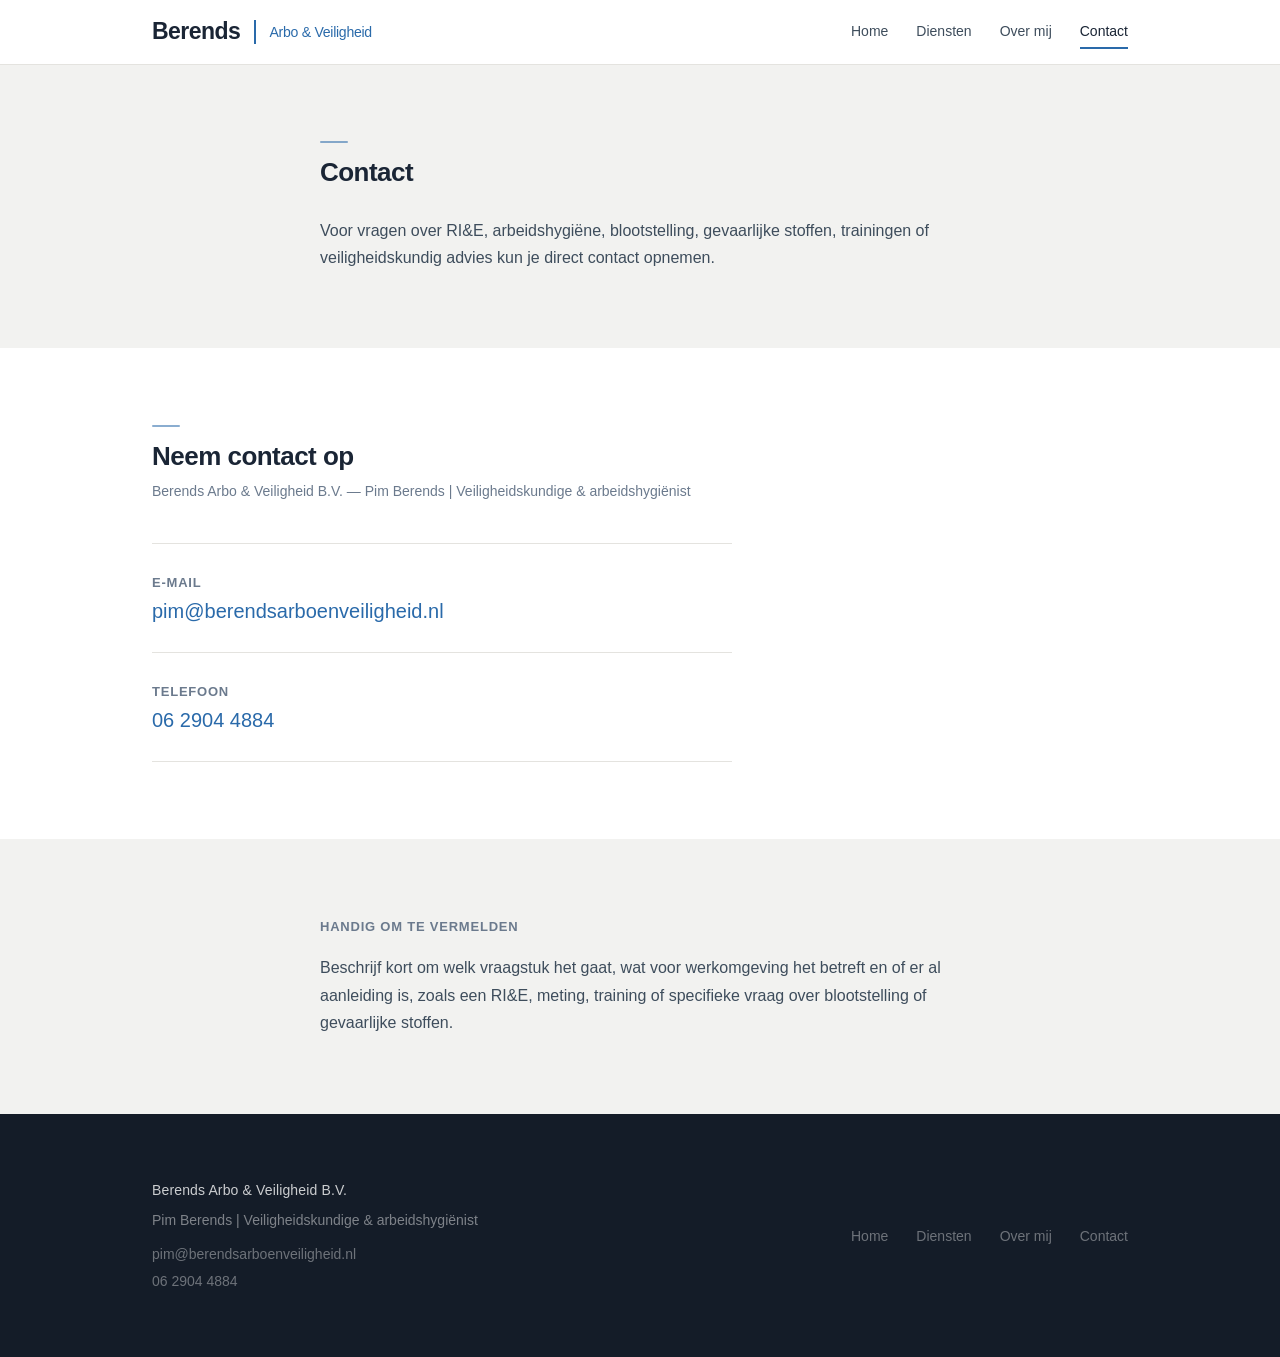
==== contact.html @ 1391fb97 "Fix mobile hero image height regression" ====
<!DOCTYPE html>
<html lang="nl">
<head>
  <meta charset="UTF-8" />
  <meta name="viewport" content="width=device-width, initial-scale=1.0" />
  <title>Contact | Berends Arbo &amp; Veiligheid</title>
  <meta name="description" content="Neem contact op met Berends Arbo &amp; Veiligheid voor vragen over RI&amp;E, arbeidshygiëne, blootstelling, gevaarlijke stoffen, trainingen of veiligheidskundig advies." />
  <link rel="stylesheet" href="css/style.css" />
</head>
<body>

  <!-- Header -->
  <header class="site-header" id="site-header">
    <div class="container">
      <div class="header-inner">
        <a href="index.html" class="brand">
          <span class="brand__main">Berends</span>
          <span class="brand__divider" aria-hidden="true"></span>
          <span class="brand__sub">Arbo &amp; Veiligheid</span>
        </a>
        <button
          class="nav-toggle"
          id="nav-toggle"
          aria-label="Menu openen"
          aria-expanded="false"
          aria-controls="main-nav"
        >
          <span class="nav-toggle__bar"></span>
          <span class="nav-toggle__bar"></span>
          <span class="nav-toggle__bar"></span>
        </button>
        <nav class="main-nav" id="main-nav" aria-label="Hoofdnavigatie">
          <ul>
            <li><a href="index.html"     class="nav-link">Home</a></li>
            <li><a href="diensten.html"  class="nav-link">Diensten</a></li>
            <li><a href="over-mij.html"  class="nav-link">Over mij</a></li>
            <li><a href="contact.html"   class="nav-link active" aria-current="page">Contact</a></li>
          </ul>
        </nav>
      </div>
    </div>
  </header>

  <main>

    <!-- Page intro -->
    <section class="section section--surface">
      <div class="container">
        <div class="section__inner">
          <h1 class="section__title">Contact</h1>
          <div class="section__body">
            <p>Voor vragen over RI&amp;E, arbeidshygiëne, blootstelling, gevaarlijke stoffen, trainingen of veiligheidskundig advies kun je direct contact opnemen.</p>
          </div>
        </div>
      </div>
    </section>

    <!-- Contact panel — primary focal point -->
    <section class="section">
      <div class="container">
        <div class="contact-panel">
          <div class="contact-panel__header">
            <h2 class="contact-panel__title">Neem contact op</h2>
            <p class="contact-panel__meta">Berends Arbo &amp; Veiligheid B.V. &mdash; Pim Berends | Veiligheidskundige &amp; arbeidshygiënist</p>
          </div>
          <div class="contact-panel__links">
            <a href="mailto:pim@berendsarboenveiligheid.nl" class="contact-panel__link">
              <span class="contact-panel__label">E-mail</span>
              <span class="contact-panel__value">pim@berendsarboenveiligheid.nl</span>
            </a>
            <a href="tel:+31629044884" class="contact-panel__link">
              <span class="contact-panel__label">Telefoon</span>
              <span class="contact-panel__value">06 2904 4884</span>
            </a>
          </div>
        </div>
      </div>
    </section>

    <!-- Context note — secondary, no competing heading -->
    <section class="section section--surface">
      <div class="container">
        <div class="context-note">
          <span class="context-note__label">Handig om te vermelden</span>
          <p class="context-note__body">Beschrijf kort om welk vraagstuk het gaat, wat voor werkomgeving het betreft en of er al aanleiding is, zoals een RI&amp;E, meting, training of specifieke vraag over blootstelling of gevaarlijke stoffen.</p>
        </div>
      </div>
    </section>

  </main>

  <!-- Footer -->
  <footer class="site-footer">
    <div class="container">
      <div class="footer-inner">
        <div class="footer__info">
          <span class="footer__brand">Berends Arbo &amp; Veiligheid B.V.</span>
          <span class="footer__person">Pim Berends | Veiligheidskundige &amp; arbeidshygiënist</span>
          <div class="footer__contact">
            <a href="mailto:pim@berendsarboenveiligheid.nl">pim@berendsarboenveiligheid.nl</a>
            <a href="tel:+31629044884">06 2904 4884</a>
          </div>
        </div>
        <nav class="footer__nav" aria-label="Footernavigatie">
          <ul>
            <li><a href="index.html">Home</a></li>
            <li><a href="diensten.html">Diensten</a></li>
            <li><a href="over-mij.html">Over mij</a></li>
            <li><a href="contact.html">Contact</a></li>
          </ul>
        </nav>
      </div>
    </div>
  </footer>

  <script src="js/main.js"></script>
</body>
</html>
---- css/style.css ----
/* ============================================================
   Berends Arbo & Veiligheid BV — Main Stylesheet
   Phase 1 (editorial layout)
   ============================================================ */

/* ------------------------------------------------------------
   Custom Properties
   ------------------------------------------------------------ */
:root {
  /* Colors */
  --c-ink:           #1a2535;
  --c-ink-body:      #3e4d5c;
  --c-ink-muted:     #6b7a8d;
  --c-accent:        #2a6aaa;
  --c-accent-dark:   #1f5288;
  --c-bg:            #ffffff;
  --c-surface:       #f2f2f0;
  --c-hero-bg:       #1a2535;
  --c-cta-bg:        #eaf2f9;
  --c-border:        #e4e3df;
  --c-footer-bg:     #141c28;

  /* Typography */
  --font: -apple-system, BlinkMacSystemFont, 'Segoe UI', Roboto,
          'Helvetica Neue', Arial, sans-serif;

  --text-xs:   0.8125rem;
  --text-sm:   0.875rem;
  --text-base: 1rem;
  --text-lg:   1.125rem;
  --text-xl:   1.25rem;
  --text-2xl:  clamp(1.25rem, 2.5vw, 1.625rem);
  --text-hero: clamp(1.875rem, 5vw, 3.125rem);

  --lh-base:    1.72;
  --lh-heading: 1.22;

  --fw-normal:   400;
  --fw-medium:   500;
  --fw-semibold: 600;

  /* Spacing */
  --sp-xs:  0.5rem;
  --sp-sm:  1rem;
  --sp-md:  1.75rem;
  --sp-lg:  2.5rem;
  --sp-xl:  4rem;

  --section-pad: clamp(3.5rem, 6vw, 5.5rem);

  /* Layout */
  --max-w:    1040px;
  --prose-w:  640px;
  --pad-x:    clamp(1rem, 4vw, 2rem);
  --header-h: 64px;

  /* Gap between split columns */
  --split-gap: clamp(2rem, 5vw, 4rem);

  /* Motion */
  --ease: 200ms ease;
}

/* ------------------------------------------------------------
   Reset
   ------------------------------------------------------------ */
*, *::before, *::after {
  box-sizing: border-box;
  margin: 0;
  padding: 0;
}

html {
  scroll-behavior: smooth;
  -webkit-text-size-adjust: 100%;
}

body {
  font-family: var(--font);
  font-size: var(--text-base);
  line-height: var(--lh-base);
  color: var(--c-ink-body);
  background-color: var(--c-bg);
  -webkit-font-smoothing: antialiased;
}

img, video {
  max-width: 100%;
  display: block;
}

ul {
  list-style: none;
}

a {
  color: var(--c-accent);
  text-decoration: none;
}

a:hover {
  color: var(--c-accent-dark);
}

/* ------------------------------------------------------------
   Layout
   ------------------------------------------------------------ */
.container {
  max-width: var(--max-w);
  margin-inline: auto;
  padding-inline: var(--pad-x);
}

/* ------------------------------------------------------------
   Header

   Default: opaque, subtle shadow — safe on all inner pages.
   On the homepage, JS adds .header--has-hero which starts
   transparent over the dark hero, then .is-scrolled restores
   the white bar as the user scrolls past it.
   ------------------------------------------------------------ */
.site-header {
  position: sticky;
  top: 0;
  z-index: 100;
  height: var(--header-h);
  background-color: var(--c-bg);
  box-shadow: 0 1px 0 var(--c-border);
}

.site-header.header--has-hero {
  background-color: transparent;
  box-shadow: none;
  transition: background-color 300ms ease, box-shadow 300ms ease;
}

.site-header.header--has-hero.is-scrolled {
  background-color: var(--c-bg);
  box-shadow: 0 1px 0 var(--c-border);
}

.header-inner {
  display: flex;
  align-items: center;
  justify-content: space-between;
  height: var(--header-h);
}

/* Brand */
.brand {
  display: inline-flex;
  align-items: center;
  gap: 0.85rem;
  color: var(--c-ink);
  letter-spacing: -0.035em;
  line-height: 1;
  flex-shrink: 0;
  transition: color var(--ease);
}

.brand__main {
  font-size: clamp(1.25rem, 1.8vw, 1.75rem);
  font-weight: 700;
  color: var(--c-ink);
  line-height: 1;
}

.brand__divider {
  display: block;
  width: 2px;
  height: 1.5rem;
  background: var(--c-accent);
  flex-shrink: 0;
}

.brand__sub {
  font-size: clamp(0.875rem, 1.1vw, 1.1rem);
  font-weight: 500;
  color: var(--c-accent);
  letter-spacing: -0.02em;
  line-height: 1;
}

.brand:hover .brand__main {
  color: var(--c-accent);
}

/* Transparent hero state: parent still sets transition, children get explicit color */
.site-header.header--has-hero .brand {
  color: rgba(255, 255, 255, 0.93);
  transition: color 300ms ease;
}

.site-header.header--has-hero .brand__sub {
  color: var(--c-accent);
}

/* Scrolled state: restore dark ink on both wrapper and children */
.site-header.header--has-hero.is-scrolled .brand {
  color: var(--c-ink);
}

.site-header.header--has-hero.is-scrolled .brand__main {
  color: var(--c-ink);
}

/* Nav toggle */
.nav-toggle {
  display: flex;
  flex-direction: column;
  justify-content: center;
  gap: 5px;
  width: 40px;
  height: 40px;
  padding: 9px;
  background: none;
  border: none;
  cursor: pointer;
  border-radius: 4px;
  flex-shrink: 0;
  transition: background-color var(--ease);
}

.nav-toggle:hover { background-color: var(--c-surface); }

.site-header.header--has-hero .nav-toggle:hover {
  background-color: rgba(255, 255, 255, 0.1);
}

.site-header.header--has-hero.is-scrolled .nav-toggle:hover {
  background-color: var(--c-surface);
}

.nav-toggle__bar {
  display: block;
  width: 100%;
  height: 2px;
  background-color: var(--c-ink);
  border-radius: 2px;
  transform-origin: center;
  transition: transform var(--ease), opacity var(--ease), background-color 300ms ease;
}

.site-header.header--has-hero .nav-toggle__bar {
  background-color: rgba(255, 255, 255, 0.88);
}

.site-header.header--has-hero.is-scrolled .nav-toggle__bar {
  background-color: var(--c-ink);
}

.nav-toggle[aria-expanded="true"] .nav-toggle__bar:nth-child(1) {
  transform: translateY(7px) rotate(45deg);
}

.nav-toggle[aria-expanded="true"] .nav-toggle__bar:nth-child(2) {
  opacity: 0;
  transform: scaleX(0);
}

.nav-toggle[aria-expanded="true"] .nav-toggle__bar:nth-child(3) {
  transform: translateY(-7px) rotate(-45deg);
}

/* Main nav — hidden on mobile, shown when open */
.main-nav { display: none; }

.main-nav.is-open {
  display: block;
  position: fixed;
  top: var(--header-h);
  left: 0;
  right: 0;
  background-color: var(--c-bg);
  box-shadow: 0 6px 24px rgba(0, 0, 0, 0.07);
  padding: var(--sp-sm) var(--pad-x) var(--sp-md);
  z-index: 99;
}

.main-nav ul { display: flex; flex-direction: column; }

.main-nav ul li { border-bottom: 1px solid var(--c-border); }

.nav-link {
  display: block;
  padding: 0.7rem 0;
  font-size: var(--text-base);
  font-weight: var(--fw-medium);
  color: var(--c-ink-body);
  transition: color var(--ease);
}

.nav-link:hover { color: var(--c-ink); }
.nav-link.active { color: var(--c-accent); }

/* Desktop nav */
@media (min-width: 681px) {
  .nav-toggle { display: none; }

  .main-nav,
  .main-nav.is-open {
    display: block;
    position: static;
    background: none;
    box-shadow: none;
    padding: 0;
  }

  .main-nav ul {
    flex-direction: row;
    gap: var(--sp-md);
    align-items: center;
  }

  .main-nav ul li { border-bottom: none; }

  .nav-link {
    display: inline-block;
    padding: 0.25rem 0;
    font-size: var(--text-sm);
    border-bottom: 2px solid transparent;
    transition: color var(--ease), border-color var(--ease);
  }

  .nav-link:hover { color: var(--c-ink); }

  .nav-link.active {
    color: var(--c-ink);
    border-bottom-color: var(--c-accent);
  }

  /* Transparent hero state */
  .site-header.header--has-hero .nav-link {
    color: rgba(255, 255, 255, 0.72);
    transition: color 300ms ease, border-color 300ms ease;
  }

  .site-header.header--has-hero .nav-link:hover {
    color: rgba(255, 255, 255, 0.96);
  }

  .site-header.header--has-hero .nav-link.active {
    color: rgba(255, 255, 255, 0.96);
    border-bottom-color: rgba(255, 255, 255, 0.38);
  }

  /* Restored scrolled state */
  .site-header.header--has-hero.is-scrolled .nav-link {
    color: var(--c-ink-body);
  }

  .site-header.header--has-hero.is-scrolled .nav-link:hover {
    color: var(--c-ink);
  }

  .site-header.header--has-hero.is-scrolled .nav-link.active {
    color: var(--c-ink);
    border-bottom-color: var(--c-accent);
  }
}

/* ------------------------------------------------------------
   Buttons
   ------------------------------------------------------------ */
.btn {
  display: inline-block;
  padding: 0.75rem 1.75rem;
  border-radius: 3px;
  font-family: var(--font);
  font-size: var(--text-sm);
  font-weight: var(--fw-semibold);
  line-height: 1;
  transition: background-color var(--ease), color var(--ease);
}

.btn--primary {
  background-color: var(--c-accent);
  color: #ffffff;
}

.btn--primary:hover {
  background-color: var(--c-accent-dark);
  color: #ffffff;
}

/* ------------------------------------------------------------
   Hero
   ------------------------------------------------------------ */
.hero {
  position: relative;
  overflow: hidden;
  min-height: calc(70svh - var(--header-h));
  padding-block: clamp(2rem, 4vw, 3.5rem);
  background:
    radial-gradient(circle at 74% 42%, rgba(41, 122, 195, 0.16), rgba(41, 122, 195, 0.00) 34%),
    radial-gradient(circle at 88% 78%, rgba(255, 255, 255, 0.045), rgba(255, 255, 255, 0.00) 28%),
    var(--c-ink);
}

.hero__grid {
  display: grid;
  grid-template-columns: minmax(0, 0.9fr) minmax(0, 1fr);
  gap: var(--sp-xl);
  align-items: center;
  position: relative;
  z-index: 1;
  min-height: inherit;
}

.hero__headline {
  font-size: var(--text-hero);
  font-weight: var(--fw-semibold);
  color: #ffffff;
  line-height: var(--lh-heading);
  letter-spacing: -0.03em;
  margin-bottom: var(--sp-md);
}

.hero__credential {
  font-size: var(--text-sm);
  color: rgba(255, 255, 255, 0.45);
  letter-spacing: 0.02em;
  margin-bottom: var(--sp-md);
}

.hero__sub {
  font-size: var(--text-lg);
  color: rgba(255, 255, 255, 0.7);
  line-height: 1.65;
  margin-bottom: var(--sp-lg);
}

.hero__actions {
  display: flex;
  align-items: center;
  gap: var(--sp-md);
  flex-wrap: wrap;
}

.hero__link {
  font-size: var(--text-sm);
  color: rgba(255, 255, 255, 0.48);
  border-bottom: 1px solid rgba(255, 255, 255, 0.2);
  padding-bottom: 1px;
  transition: color var(--ease), border-color var(--ease);
}

.hero__link:hover {
  color: rgba(255, 255, 255, 0.8);
  border-bottom-color: rgba(255, 255, 255, 0.4);
}

.hero__visual {
  position: relative;
  min-height: clamp(600px, 72vh, 820px);
  align-self: stretch;
  overflow: hidden;
  isolation: isolate;
  border: 0;
  outline: 0;
  box-shadow: none;
  background-image: url('../assets/images/hero-pim-berends-portret.jpg');
  background-size: cover;
  background-position: 32% top;
  margin-right: clamp(-6rem, -5vw, -3rem);
  transform: translateX(1.5rem);
}

/* Both pseudo-elements cover the full visual as atmospheric overlay layers */
.hero__visual::before,
.hero__visual::after {
  content: '';
  position: absolute;
  inset: 0;
  pointer-events: none;
}

/* Layer 1 — primary blend: deeper left-to-right + bottom-to-top navy fade */
.hero__visual::before {
  z-index: 1;
  background:
    linear-gradient(
      90deg,
      var(--c-ink)            0%,
      rgba(22, 34, 49, 0.96)  7%,
      rgba(22, 34, 49, 0.78) 18%,
      rgba(22, 34, 49, 0.36) 36%,
      rgba(22, 34, 49, 0.08) 58%,
      rgba(22, 34, 49, 0.00) 78%
    ),
    linear-gradient(
      0deg,
      var(--c-ink)            0%,
      rgba(22, 34, 49, 0.82) 10%,
      rgba(22, 34, 49, 0.36) 32%,
      rgba(22, 34, 49, 0.00) 62%
    );
}

/* Layer 2 — atmospheric depth: subject highlight + right-edge vignette */
.hero__visual::after {
  z-index: 2;
  background:
    radial-gradient(
      circle at 62% 34%,
      rgba(255, 255, 255, 0.07)  0%,
      rgba(255, 255, 255, 0.00) 28%
    ),
    linear-gradient(
      90deg,
      rgba(22, 34, 49, 0.16)  0%,
      rgba(22, 34, 49, 0.00) 42%,
      rgba(22, 34, 49, 0.20) 100%
    );
}

@media (max-width: 859px) {
  .hero { min-height: auto; }
  .hero__grid { grid-template-columns: 1fr; }

  .hero__visual {
    margin-right: 0;
    transform: none;
    background-position: center top;
    min-height: 420px;
  }

  /* Single-column: reduce to bottom-only fade, keep subject readable */
  .hero__visual::before {
    background:
      linear-gradient(
        0deg,
        var(--c-ink)            0%,
        rgba(22, 34, 49, 0.62) 14%,
        rgba(22, 34, 49, 0.16) 44%,
        rgba(22, 34, 49, 0.00) 100%
      );
  }

  .hero__visual::after { background: none; }
}

/* Atmospheric ambient blur layer — absolute, sits behind grid content */
.hero__ambient {
  position: absolute;
  inset: 0;
  pointer-events: none;
  background:
    radial-gradient(ellipse at 71% 47%, rgba(84, 172, 255, 0.25), transparent 25%),
    radial-gradient(ellipse at 58% 52%, rgba(13, 55, 96, 0.48), transparent 35%);
  filter: blur(2px);
  opacity: 0.9;
  z-index: 0;
}

/* ------------------------------------------------------------
   Sections — base
   ------------------------------------------------------------ */
.section {
  padding-block: var(--section-pad);
  background-color: var(--c-bg);
}

.section--surface { background-color: var(--c-surface); }
.section--cta     { background-color: var(--c-cta-bg); }

/* Single-column prose column (used for CTA and Aanpak title) */
.section__inner {
  max-width: var(--prose-w);
  margin-inline: auto;
  display: flex;
  flex-direction: column;
  gap: var(--sp-md);
}

/* Section title */
.section__title {
  font-size: var(--text-2xl);
  font-weight: var(--fw-semibold);
  color: var(--c-ink);
  line-height: var(--lh-heading);
  letter-spacing: -0.02em;
}

.section__title::before {
  content: '';
  display: block;
  width: 1.75rem;
  height: 2px;
  background-color: var(--c-accent);
  border-radius: 2px;
  margin-bottom: 0.875rem;
  opacity: 0.55;
}

/* Body text block */
.section__body {
  display: flex;
  flex-direction: column;
  gap: var(--sp-sm);
}

.section__body p { color: var(--c-ink-body); }

/* ------------------------------------------------------------
   Split layout system

   Three flavors:
   - split--context:    3fr text | 2fr pull insight
   - split--specialist: 2fr tech detail | 3fr specialist text
   - split--expertise:  2fr intro | 3fr expertise list
   ------------------------------------------------------------ */
.split {
  display: grid;
  gap: var(--split-gap);
  align-items: start;
}

.split--context    { grid-template-columns: 3fr 2fr; align-items: center; }
.split--specialist { grid-template-columns: 2fr 3fr; align-items: stretch; }
.split--expertise  { grid-template-columns: 2fr 3fr; align-items: start; }

/* Offset: specialist text starts lower than the tech-frame */
.split--specialist .split__main { padding-top: var(--sp-lg); }

/* ------------------------------------------------------------
   Context — pull insight (section 2 right column)
   ------------------------------------------------------------ */
.split__aside {
  display: flex;
  align-items: center;
}

.pull-text {
  font-size: var(--text-lg);
  font-weight: var(--fw-medium);
  color: var(--c-ink);
  line-height: 1.55;
  border-left: 2px solid var(--c-accent);
  padding-left: var(--sp-md);
  opacity: 0.82;
}

/* ------------------------------------------------------------
   Arbeidshygiëne — image frame (section 3 left column)
   ------------------------------------------------------------ */
.split__detail {
  display: flex;
  align-items: stretch;
}

.tech-frame {
  position: relative;
  width: 100%;
  min-height: 280px;
  border-radius: 2px;
  overflow: hidden;
  background-color: var(--c-surface);
}

/* Image fills the full frame */
.tech-frame__img {
  width: 100%;
  height: 100%;
  object-fit: cover;
  object-position: 35% center;
  display: block;
}

/* ------------------------------------------------------------
   Ondersteuning — expertise list (section 4 right column)
   ------------------------------------------------------------ */
.expertise-list {
  border-top: 1px solid var(--c-border);
  padding-top: 0;
}

.expertise-list li {
  padding: 0.75rem 0;
  border-bottom: 1px solid var(--c-border);
  display: flex;
  flex-direction: column;
  gap: 0.2rem;
}

.expertise-list__title {
  font-size: var(--text-sm);
  font-weight: var(--fw-medium);
  color: var(--c-ink);
  line-height: 1.4;
}

.expertise-list__desc {
  font-size: var(--text-xs);
  color: var(--c-ink-muted);
  line-height: 1.55;
}

/* ------------------------------------------------------------
   CTA section — centered editorial close (section 5)
   ------------------------------------------------------------ */
.section--cta .section__title::before { display: none; }

.section--cta .section__inner {
  padding-top: var(--sp-lg);
  border-top: 2px solid var(--c-accent);
  text-align: center;
  align-items: center;
}

@media (min-width: 681px) {
  .section--cta .section__inner { max-width: 540px; }
}

/* ------------------------------------------------------------
   Footer
   ------------------------------------------------------------ */
.site-footer {
  background-color: var(--c-footer-bg);
  padding-block: var(--sp-xl);
}

.footer-inner {
  display: flex;
  align-items: center;
  justify-content: space-between;
  flex-wrap: wrap;
  gap: var(--sp-md);
}

.footer__info {
  display: flex;
  flex-direction: column;
  gap: 0.375rem;
}

.footer__brand {
  font-size: var(--text-sm);
  font-weight: var(--fw-medium);
  color: rgba(255, 255, 255, 0.78);
  letter-spacing: 0.01em;
}

.footer__person {
  font-size: var(--text-sm);
  color: rgba(255, 255, 255, 0.45);
}

.footer__contact {
  display: flex;
  flex-direction: column;
  gap: 0.2rem;
  margin-top: 0.25rem;
}

.footer__contact a {
  font-size: var(--text-sm);
  color: rgba(255, 255, 255, 0.38);
  transition: color var(--ease);
}

.footer__contact a:hover {
  color: rgba(255, 255, 255, 0.78);
}

.footer__nav ul {
  display: flex;
  flex-wrap: wrap;
  gap: 0.5rem var(--sp-md);
}

.footer__nav a {
  font-size: var(--text-sm);
  color: rgba(255, 255, 255, 0.38);
  transition: color var(--ease);
}

.footer__nav a:hover { color: rgba(255, 255, 255, 0.78); }

/* ============================================================
   Inner page utilities
   Shared across diensten, projecten, over-mij and contact.
   ============================================================ */

/* Credential line below inner page h1 (over-mij.html) */
.page-credential {
  font-size: var(--text-sm);
  color: var(--c-ink-muted);
  letter-spacing: 0.02em;
}

/* ------------------------------------------------------------
   Service / situation list — diensten.html, projecten.html
   ------------------------------------------------------------ */
.service-list {
  margin-top: var(--sp-lg);
  border-bottom: 1px solid var(--c-border);
}

.service-list__item {
  padding: var(--sp-md) 0;
  border-top: 1px solid var(--c-border);
}

.service-list__title {
  font-size: var(--text-lg);
  font-weight: var(--fw-semibold);
  color: var(--c-ink);
  line-height: var(--lh-heading);
  margin-bottom: var(--sp-xs);
}

.service-list__body {
  color: var(--c-ink-body);
  line-height: var(--lh-base);
  max-width: 600px;
}

/* ------------------------------------------------------------
   Aside supporting list — over-mij.html
   ------------------------------------------------------------ */
.aside-list {
  border-top: 1px solid var(--c-border);
}

.aside-list__title {
  display: block;
  font-size: var(--text-xs);
  font-weight: var(--fw-semibold);
  color: var(--c-ink-muted);
  letter-spacing: 0.06em;
  text-transform: uppercase;
  padding: var(--sp-sm) 0 var(--sp-xs);
}

.aside-list li {
  padding: 0.6rem 0;
  border-bottom: 1px solid var(--c-border);
  font-size: var(--text-sm);
  color: var(--c-ink-body);
  line-height: 1.55;
}

/* ------------------------------------------------------------
   Contact details block — contact.html
   ------------------------------------------------------------ */
.contact-block {
  display: flex;
  flex-direction: column;
  gap: var(--sp-sm);
}

.contact-block__name {
  font-size: var(--text-xl);
  font-weight: var(--fw-semibold);
  color: var(--c-ink);
  line-height: var(--lh-heading);
}

.contact-block__role {
  font-size: var(--text-sm);
  color: var(--c-ink-muted);
  margin-top: -0.375rem;
}

.contact-block__links {
  display: flex;
  flex-direction: column;
  gap: var(--sp-sm);
  padding-top: var(--sp-md);
  border-top: 1px solid var(--c-border);
}

.contact-block__item {
  display: flex;
  flex-direction: column;
  gap: 0.15rem;
}

.contact-block__label {
  font-size: var(--text-xs);
  font-weight: var(--fw-semibold);
  color: var(--c-ink-muted);
  letter-spacing: 0.06em;
  text-transform: uppercase;
}

.contact-block__link {
  font-size: var(--text-base);
  color: var(--c-accent);
  transition: color var(--ease);
}

.contact-block__link:hover {
  color: var(--c-accent-dark);
}

/* ============================================================
   Inner page — Phase 2 layout refinements
   ============================================================ */

/* ------------------------------------------------------------
   Services intro — compact page header, diensten.html only
   ------------------------------------------------------------ */
.services-intro {
  padding-top: clamp(2rem, 3.5vw, 3rem);
  padding-bottom: clamp(1.25rem, 2vw, 1.75rem);
}

/* ------------------------------------------------------------
   Service detail — "Diensten in detail"
   ------------------------------------------------------------ */

/* Flex column — panels stack with a controlled gap */
.service-detail {
  display: flex;
  flex-direction: column;
  gap: 8px;
  margin-top: var(--sp-lg);
}

/* Premium service panel: white, accent top border, restrained depth */
.service-detail__item {
  display: grid;
  grid-template-columns: 2fr 3fr;
  gap: clamp(1.5rem, 3vw, 2.5rem);
  align-items: start;
  padding: clamp(1.75rem, 3vw, 2.5rem);
  background-color: var(--c-bg);
  border-top: 2px solid var(--c-accent);
  box-shadow: 0 1px 4px rgba(0, 0, 0, 0.07);
  transition: transform 180ms ease, box-shadow 180ms ease;
}

/* Hover: restrained lift and slightly deeper shadow */
.service-detail__item:hover {
  transform: translateY(-1px);
  box-shadow: 0 4px 12px rgba(0, 0, 0, 0.09);
}

.service-detail__item:hover .service-detail__num {
  color: var(--c-accent-dark);
}

/* Number: clear accent index */
.service-detail__num {
  display: block;
  font-size: var(--text-xs);
  font-weight: var(--fw-semibold);
  color: var(--c-accent);
  letter-spacing: 0.1em;
  line-height: 1;
  margin-bottom: 0.75rem;
  transition: color 180ms ease;
}

.service-detail__title {
  font-size: clamp(1.125rem, 1.8vw, 1.375rem);
  font-weight: var(--fw-semibold);
  color: var(--c-ink);
  line-height: var(--lh-heading);
  letter-spacing: -0.02em;
  margin-bottom: var(--sp-xs);
}

.service-detail__context {
  font-size: var(--text-sm);
  color: var(--c-ink-muted);
  line-height: 1.55;
}

.service-detail__body {
  font-size: var(--text-base);
  color: var(--c-ink-body);
  line-height: var(--lh-base);
  margin-bottom: var(--sp-sm);
}

.service-detail__link {
  display: inline;
  font-size: var(--text-sm);
  font-weight: var(--fw-medium);
  color: var(--c-accent);
  border-bottom: 1px solid rgba(42, 106, 170, 0.45);
  padding-bottom: 2px;
  transition: color var(--ease), border-color var(--ease);
}

.service-detail__link:hover {
  color: var(--c-accent-dark);
  border-bottom-color: var(--c-accent-dark);
}

/* ------------------------------------------------------------
   Profile intro — over-mij.html
   ------------------------------------------------------------ */
.profile-intro {
  background-color: var(--c-surface);
  padding-block: var(--section-pad);
}

.profile-intro__title {
  font-size: clamp(2.25rem, 5vw, 3.5rem);
  font-weight: var(--fw-semibold);
  color: var(--c-ink);
  line-height: var(--lh-heading);
  letter-spacing: -0.03em;
  margin-bottom: var(--sp-xs);
}

.profile-intro__credential {
  display: block;
  font-size: var(--text-sm);
  font-weight: var(--fw-medium);
  color: var(--c-accent);
  letter-spacing: 0.02em;
  margin-bottom: var(--sp-md);
}

.profile-intro__body {
  font-size: var(--text-lg);
  color: var(--c-ink-body);
  line-height: 1.65;
  max-width: 600px;
}

/* Top-aligned split variant — aside does not vertically center */
.split--context-top {
  grid-template-columns: 3fr 2fr;
}

/* Working style statement block */
.working-style {
  max-width: 680px;
  padding-left: var(--sp-md);
  border-left: 2px solid var(--c-accent);
  display: flex;
  flex-direction: column;
  gap: var(--sp-xs);
}

.working-style__title {
  font-size: var(--text-xl);
  font-weight: var(--fw-semibold);
  color: var(--c-ink);
  line-height: var(--lh-heading);
  letter-spacing: -0.02em;
}

.working-style__body {
  color: var(--c-ink-body);
  line-height: var(--lh-base);
}

/* ------------------------------------------------------------
   Contact panel — contact.html
   ------------------------------------------------------------ */
.contact-panel {
  max-width: 580px;
  display: flex;
  flex-direction: column;
  gap: var(--sp-lg);
}

.contact-panel__header {
  display: flex;
  flex-direction: column;
  gap: var(--sp-xs);
}

.contact-panel__title {
  font-size: var(--text-2xl);
  font-weight: var(--fw-semibold);
  color: var(--c-ink);
  line-height: var(--lh-heading);
  letter-spacing: -0.02em;
}

.contact-panel__title::before {
  content: '';
  display: block;
  width: 1.75rem;
  height: 2px;
  background-color: var(--c-accent);
  border-radius: 2px;
  margin-bottom: 0.875rem;
  opacity: 0.55;
}

.contact-panel__meta {
  font-size: var(--text-sm);
  color: var(--c-ink-muted);
  line-height: 1.55;
}

.contact-panel__links {
  display: flex;
  flex-direction: column;
  border-top: 1px solid var(--c-border);
}

.contact-panel__link {
  display: flex;
  flex-direction: column;
  gap: 0.25rem;
  padding: var(--sp-md) 0;
  border-bottom: 1px solid var(--c-border);
  text-decoration: none;
}

.contact-panel__label {
  font-size: var(--text-xs);
  font-weight: var(--fw-semibold);
  color: var(--c-ink-muted);
  letter-spacing: 0.06em;
  text-transform: uppercase;
}

.contact-panel__value {
  font-size: var(--text-xl);
  font-weight: var(--fw-medium);
  color: var(--c-accent);
  line-height: 1.3;
  transition: color var(--ease);
}

.contact-panel__link:hover .contact-panel__value {
  color: var(--c-accent-dark);
}

/* Context note — secondary section below contact panel */
.context-note {
  max-width: var(--prose-w);
  margin-inline: auto;
  display: flex;
  flex-direction: column;
  gap: var(--sp-sm);
}

.context-note__label {
  display: block;
  font-size: var(--text-xs);
  font-weight: var(--fw-semibold);
  color: var(--c-ink-muted);
  letter-spacing: 0.06em;
  text-transform: uppercase;
}

.context-note__body {
  color: var(--c-ink-body);
  line-height: var(--lh-base);
}

/* ------------------------------------------------------------
   Responsive
   ------------------------------------------------------------ */
@media (max-width: 680px) {
  /* Stack all split layouts */
  .split--context,
  .split--context-top,
  .split--specialist,
  .split--expertise {
    grid-template-columns: 1fr;
  }

  /* On mobile: text first, image below */
  .split--specialist .split__detail { order: 2; display: flex; }
  .split--specialist .split__main   { order: 1; padding-top: 0; }

  /* Fixed height for image on mobile so it doesn't stretch too tall */
  .split--specialist .tech-frame { min-height: 220px; max-height: 260px; }

  /* Hero sub: slightly smaller on mobile */
  .hero__sub { font-size: var(--text-base); }

  /* Footer: stack */
  .footer-inner {
    flex-direction: column;
    align-items: flex-start;
    gap: var(--sp-lg);
  }

  .footer__nav ul {
    flex-direction: column;
    gap: 0.5rem;
  }

  /* Service detail — stack left/right columns on mobile */
  .service-detail__item {
    grid-template-columns: 1fr;
    gap: var(--sp-md);
  }

  /* Profile intro — tighter on mobile */
  .profile-intro__body {
    font-size: var(--text-base);
  }

  /* Working style — remove left border on mobile, add top border */
  .working-style {
    padding-left: 0;
    border-left: none;
    border-top: 2px solid var(--c-accent);
    padding-top: var(--sp-md);
    max-width: 100%;
  }
}
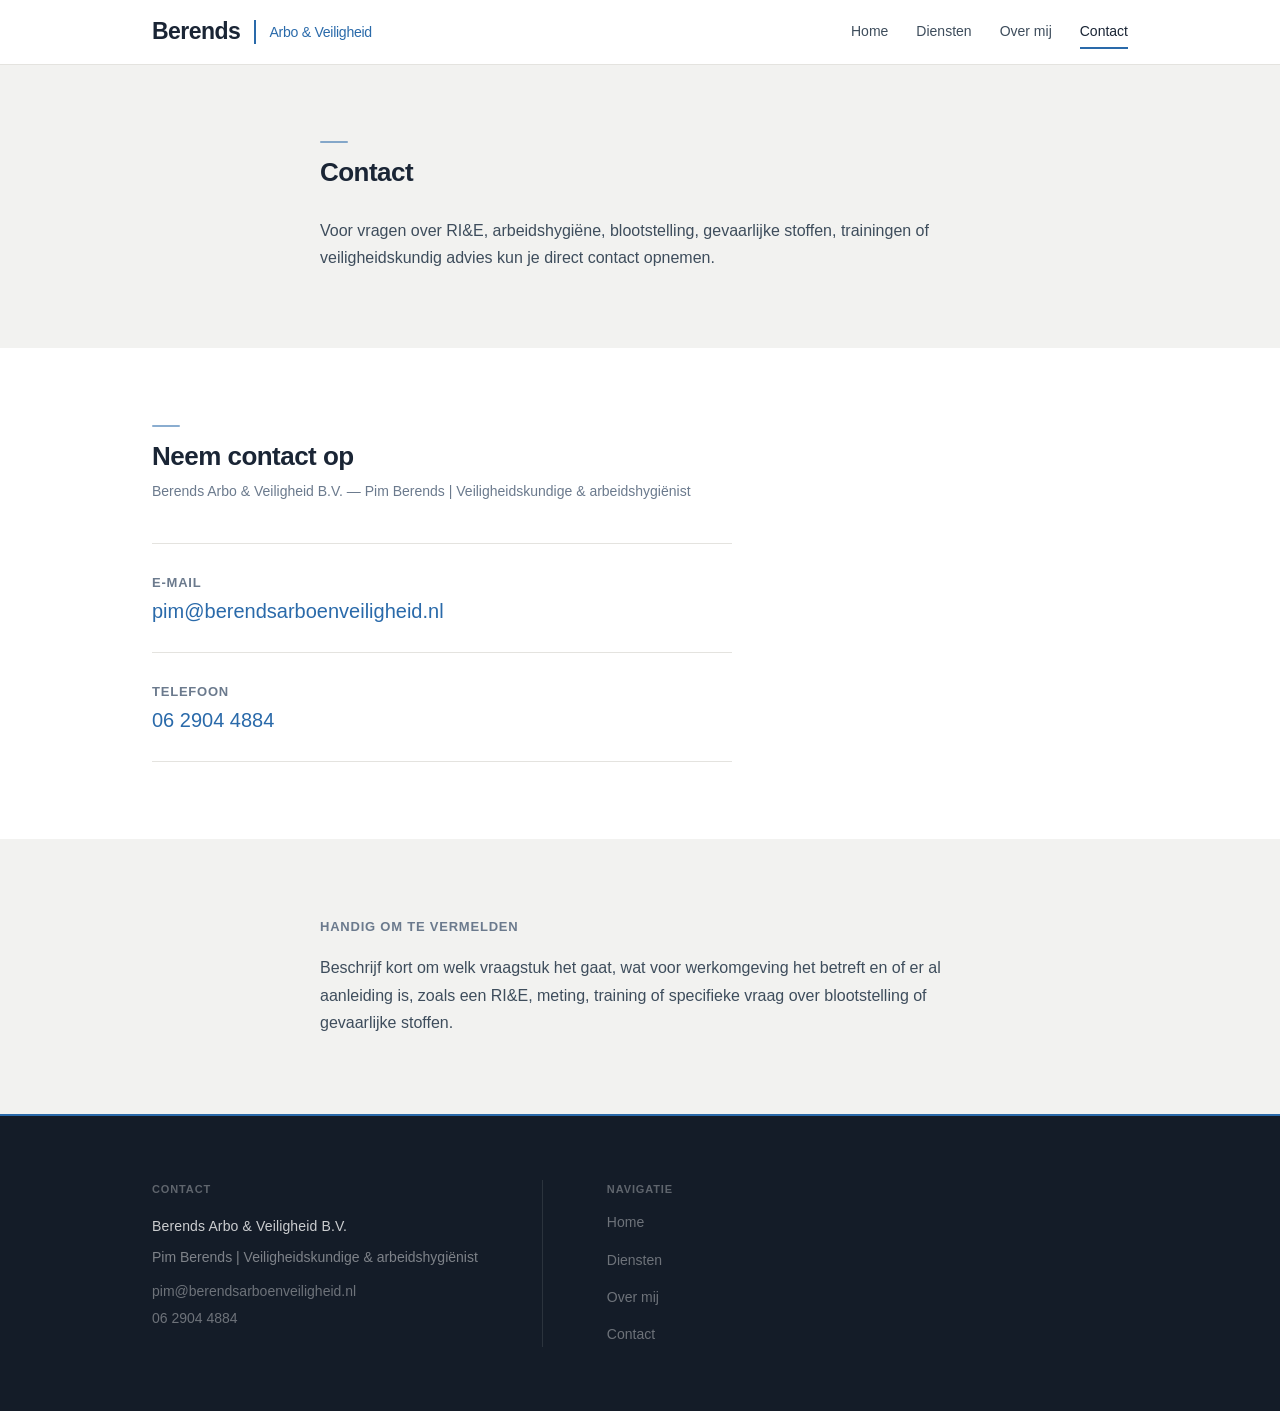
==== commit f71cbb60: "Redesign footer with labels, divider, and top accent line" ====
--- a/contact.html
+++ b/contact.html
@@ -94,6 +94,7 @@
     <div class="container">
       <div class="footer-inner">
         <div class="footer__info">
+          <span class="footer__label">Contact</span>
           <span class="footer__brand">Berends Arbo &amp; Veiligheid B.V.</span>
           <span class="footer__person">Pim Berends | Veiligheidskundige &amp; arbeidshygiënist</span>
           <div class="footer__contact">
@@ -102,6 +103,7 @@
           </div>
         </div>
         <nav class="footer__nav" aria-label="Footernavigatie">
+          <span class="footer__label">Navigatie</span>
           <ul>
             <li><a href="index.html">Home</a></li>
             <li><a href="diensten.html">Diensten</a></li>
--- a/css/style.css
+++ b/css/style.css
@@ -562,7 +562,31 @@
 }
 
 .section--surface { background-color: var(--c-surface); }
-.section--cta     { background-color: var(--c-cta-bg); }
+.section--cta {
+  background-color: var(--c-cta-bg);
+  padding-block: clamp(2.5rem, 4vw, 3.5rem);
+}
+
+.section--dark {
+  background-color: var(--c-hero-bg);
+}
+.section--dark .section__title {
+  color: rgba(255, 255, 255, 0.92);
+}
+.section--dark .section__title::before {
+  opacity: 0.7;
+}
+.section--dark .section__body p {
+  color: rgba(255, 255, 255, 0.62);
+}
+.section--dark .split--specialist {
+  grid-template-columns: 1.05fr 1fr;
+}
+.section--dark .tech-frame {
+  background-color: rgba(255, 255, 255, 0.03);
+  border: none;
+  box-shadow: 0 8px 30px rgba(0, 0, 0, 0.35);
+}
 
 /* Single-column prose column (used for CTA and Aanpak title) */
 .section__inner {
@@ -697,12 +721,114 @@
 }
 
 /* ------------------------------------------------------------
+   Ondersteuning — expertise card grid (section 4)
+   ------------------------------------------------------------ */
+#ondersteuning .container {
+  display: flex;
+  flex-direction: column;
+  gap: var(--sp-md);
+}
+
+.expertise-grid {
+  list-style: none;
+  margin: 0;
+  padding: 0;
+  display: grid;
+  grid-template-columns: repeat(2, minmax(0, 1fr));
+  gap: 3px;
+}
+
+.expertise-grid__item {
+  height: 100%;
+  min-width: 0;
+  background-color: rgba(42, 106, 170, 0.035);
+  border: 1px solid rgba(42, 106, 170, 0.18);
+  border-top: 3px solid var(--c-accent);
+  border-radius: 8px;
+  box-shadow:
+    0 2px 8px rgba(42, 106, 170, 0.06),
+    0 1px 2px rgba(0, 0, 0, 0.04);
+  padding: var(--sp-lg);
+  display: flex;
+  flex-direction: column;
+  gap: 0.5rem;
+  transition:
+    box-shadow 150ms ease,
+    background-color 150ms ease,
+    border-color 150ms ease;
+}
+
+.expertise-grid__item:hover {
+  background-color: rgba(42, 106, 170, 0.06);
+  border-color: rgba(42, 106, 170, 0.3);
+  box-shadow:
+    0 6px 20px rgba(42, 106, 170, 0.12),
+    0 2px 6px rgba(0, 0, 0, 0.06);
+}
+
+.expertise-grid__icon {
+  width: 40px;
+  height: 40px;
+  display: flex;
+  align-items: center;
+  justify-content: center;
+  background-color: var(--c-accent);
+  border-radius: 50%;
+  color: white;
+  flex-shrink: 0;
+}
+
+.expertise-grid__icon svg {
+  display: block;
+  width: 20px;
+  height: 20px;
+}
+
+.expertise-grid__title {
+  font-size: var(--text-sm);
+  font-weight: var(--fw-semibold);
+  color: var(--c-hero-bg);
+  line-height: 1.4;
+  margin-top: 0.25rem;
+  overflow-wrap: break-word;
+}
+
+.expertise-grid__desc {
+  font-size: var(--text-xs);
+  color: var(--c-ink-muted);
+  line-height: 1.55;
+  overflow-wrap: break-word;
+}
+
+@media (min-width: 681px) {
+  .expertise-grid {
+    grid-template-columns: repeat(3, minmax(0, 1fr));
+  }
+}
+
+@media (min-width: 1024px) {
+  .expertise-grid {
+    grid-template-columns: repeat(6, minmax(0, 1fr));
+  }
+
+  .expertise-grid__item {
+    padding: var(--sp-md);
+  }
+
+  .expertise-grid__title {
+    font-size: 0.8125rem;
+    line-height: 1.45;
+  }
+}
+
+/* ------------------------------------------------------------
    CTA section — centered editorial close (section 5)
    ------------------------------------------------------------ */
 .section--cta .section__title::before { display: none; }
 
 .section--cta .section__inner {
-  padding-top: var(--sp-lg);
+  padding-top: var(--sp-md);
+  gap: var(--sp-sm);
   border-top: 2px solid var(--c-accent);
   text-align: center;
   align-items: center;
@@ -718,14 +844,24 @@
 .site-footer {
   background-color: var(--c-footer-bg);
   padding-block: var(--sp-xl);
+  border-top: 2px solid var(--c-accent);
+}
+
+.footer__label {
+  display: block;
+  font-size: 0.6875rem;
+  font-weight: var(--fw-semibold);
+  letter-spacing: 0.08em;
+  text-transform: uppercase;
+  color: rgba(255, 255, 255, 0.32);
+  margin-bottom: 0.625rem;
 }
 
 .footer-inner {
   display: flex;
-  align-items: center;
-  justify-content: space-between;
+  align-items: flex-start;
+  gap: var(--sp-xl);
   flex-wrap: wrap;
-  gap: var(--sp-md);
 }
 
 .footer__info {
@@ -763,10 +899,15 @@
   color: rgba(255, 255, 255, 0.78);
 }
 
+.footer__nav {
+  padding-left: var(--sp-xl);
+  border-left: 1px solid rgba(255, 255, 255, 0.1);
+}
+
 .footer__nav ul {
   display: flex;
-  flex-wrap: wrap;
-  gap: 0.5rem var(--sp-md);
+  flex-direction: column;
+  gap: 0.6rem;
 }
 
 .footer__nav a {
@@ -1158,8 +1299,7 @@
   /* Stack all split layouts */
   .split--context,
   .split--context-top,
-  .split--specialist,
-  .split--expertise {
+  .split--specialist {
     grid-template-columns: 1fr;
   }
 
@@ -1178,6 +1318,11 @@
     flex-direction: column;
     align-items: flex-start;
     gap: var(--sp-lg);
+  }
+
+  .footer__nav {
+    padding-left: 0;
+    border-left: none;
   }
 
   .footer__nav ul {
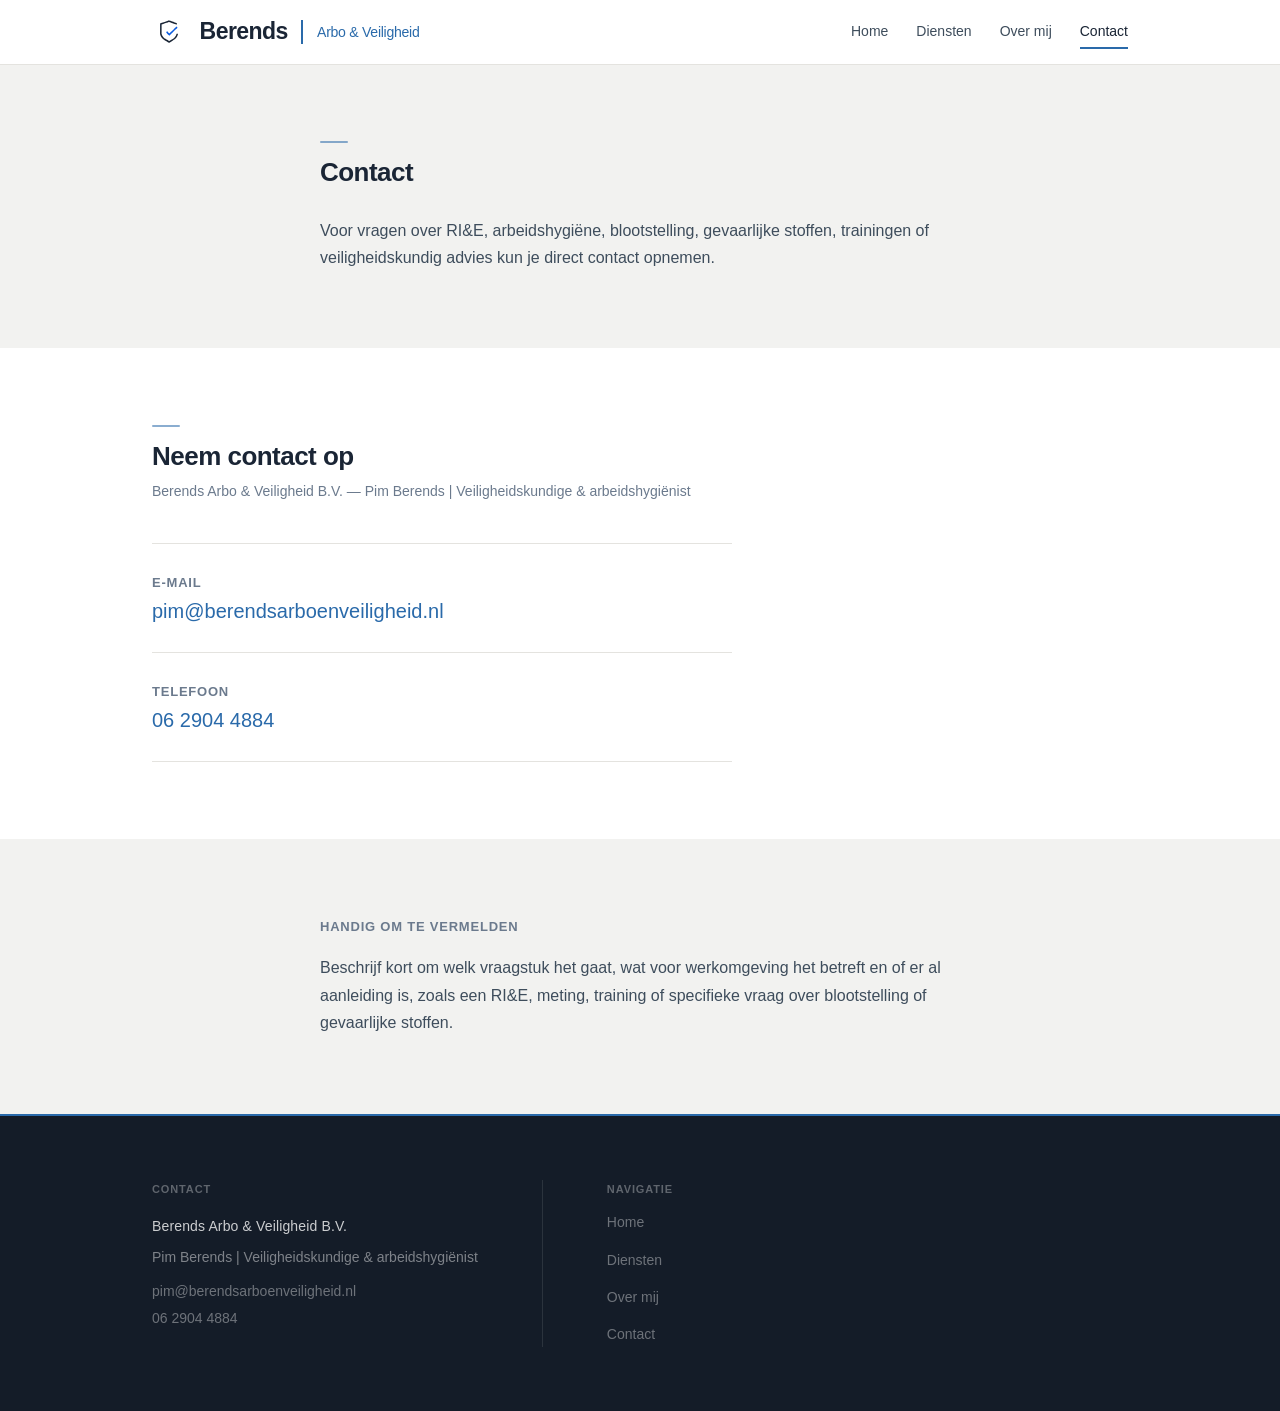
==== commit 68b5cd50: "Simplify header to always-solid state, fix invisible icon and nav" ====
--- a/contact.html
+++ b/contact.html
@@ -5,6 +5,9 @@
   <meta name="viewport" content="width=device-width, initial-scale=1.0" />
   <title>Contact | Berends Arbo &amp; Veiligheid</title>
   <meta name="description" content="Neem contact op met Berends Arbo &amp; Veiligheid voor vragen over RI&amp;E, arbeidshygiëne, blootstelling, gevaarlijke stoffen, trainingen of veiligheidskundig advies." />
+  <link rel="icon" type="image/png" sizes="16x16" href="assets/Logo's/favicon-16x16.png">
+  <link rel="icon" type="image/png" sizes="32x32" href="assets/Logo's/favicon-32x32.png">
+  <link rel="apple-touch-icon" sizes="180x180" href="assets/Logo's/favicon-512x512.png">
   <link rel="stylesheet" href="css/style.css" />
 </head>
 <body>
@@ -14,6 +17,14 @@
     <div class="container">
       <div class="header-inner">
         <a href="index.html" class="brand">
+          <svg class="brand__icon" viewBox="0 0 1254 1254" aria-hidden="true">
+            <g transform="translate(0,1254) scale(0.1,-0.1)" fill="currentColor">
+              <path d="M6130 10523 c-1064 -359 -1979 -678 -2795 -973 l-350 -127 -3 -1899 c-3 -2087 -6 -1973 58 -2240 86 -362 292 -771 566 -1124 179 -232 538 -567 804 -752 322 -223 1494 -932 1840 -1112 l55 -29 130 73 c781 436 1646 977 1945 1216 165 132 455 420 574 569 271 341 467 718 567 1092 28 105 69 345 69 406 l0 27 -264 0 -263 0 -23 -112 c-91 -460 -326 -877 -709 -1258 -280 -280 -920 -715 -1820 -1240 -107 -62 -200 -113 -206 -113 -29 0 -950 566 -1330 818 -371 247 -525 365 -691 530 -390 388 -636 825 -724 1285 -20 102 -20 147 -20 1785 l0 1681 168 58 c92 32 273 95 402 141 276 98 1001 352 1245 435 94 32 283 97 420 145 138 48 309 107 381 131 l131 45 329 -116 c181 -64 385 -136 454 -160 218 -76 609 -216 1667 -599 238 -86 435 -156 438 -156 3 0 5 132 5 294 0 226 -3 295 -12 299 -47 17 -775 281 -970 351 -68 24 -211 76 -318 114 -630 226 -767 275 -1075 383 -187 66 -377 133 -423 149 -46 17 -91 30 -100 29 -9 0 -78 -21 -152 -46z"/>
+            </g>
+            <g transform="translate(0,1254) scale(0.1,-0.1)" fill="#0B5CE1">
+              <path d="M2975 9418 c-3 -7 -4 -854 -3 -1883 l3 -1870 5 1883 c3 1035 4 1882 2 1882 -1 0 -5 -6 -7 -12z M8683 7938 c-191 -183 -485 -466 -653 -628 -168 -163 -570 -552 -895 -864 -324 -313 -626 -605 -671 -648 l-80 -79 -381 383 c-209 211 -392 397 -406 413 l-26 30 -200 -200 c-111 -110 -201 -204 -201 -209 0 -6 170 -181 378 -391 207 -209 477 -481 599 -605 l222 -225 178 176 c98 96 311 303 473 459 162 157 428 413 590 570 415 401 1030 993 1180 1135 421 398 640 610 638 616 -5 14 -380 399 -388 399 -5 0 -166 -150 -357 -332z M9183 5653 c32 -2 81 -2 110 0 29 2 3 3 -58 3 -60 0 -84 -1 -52 -3z M9463 5653 c15 -2 37 -2 50 0 12 2 0 4 -28 4 -27 0 -38 -2 -22 -4z M3875 3850 c33 -33 62 -60 64 -60 3 0 -21 27 -54 60 -33 33 -62 60 -64 60 -3 0 21 -27 54 -60z M8695 3838 l-50 -53 53 50 c48 46 57 55 49 55 -1 0 -25 -24 -52 -52z"/>
+            </g>
+          </svg>
           <span class="brand__main">Berends</span>
           <span class="brand__divider" aria-hidden="true"></span>
           <span class="brand__sub">Arbo &amp; Veiligheid</span>
--- a/css/style.css
+++ b/css/style.css
@@ -114,27 +114,13 @@
 /* ------------------------------------------------------------
    Header
 
-   Default: opaque, subtle shadow — safe on all inner pages.
-   On the homepage, JS adds .header--has-hero which starts
-   transparent over the dark hero, then .is-scrolled restores
-   the white bar as the user scrolls past it.
+   Default: opaque white bar with subtle shadow on all pages.
    ------------------------------------------------------------ */
 .site-header {
   position: sticky;
   top: 0;
   z-index: 100;
   height: var(--header-h);
-  background-color: var(--c-bg);
-  box-shadow: 0 1px 0 var(--c-border);
-}
-
-.site-header.header--has-hero {
-  background-color: transparent;
-  box-shadow: none;
-  transition: background-color 300ms ease, box-shadow 300ms ease;
-}
-
-.site-header.header--has-hero.is-scrolled {
   background-color: var(--c-bg);
   box-shadow: 0 1px 0 var(--c-border);
 }
@@ -158,6 +144,13 @@
   transition: color var(--ease);
 }
 
+.brand__icon {
+  width: 34px;
+  height: 34px;
+  flex-shrink: 0;
+  color: var(--c-ink);
+}
+
 .brand__main {
   font-size: clamp(1.25rem, 1.8vw, 1.75rem);
   font-weight: 700;
@@ -183,25 +176,6 @@
 
 .brand:hover .brand__main {
   color: var(--c-accent);
-}
-
-/* Transparent hero state: parent still sets transition, children get explicit color */
-.site-header.header--has-hero .brand {
-  color: rgba(255, 255, 255, 0.93);
-  transition: color 300ms ease;
-}
-
-.site-header.header--has-hero .brand__sub {
-  color: var(--c-accent);
-}
-
-/* Scrolled state: restore dark ink on both wrapper and children */
-.site-header.header--has-hero.is-scrolled .brand {
-  color: var(--c-ink);
-}
-
-.site-header.header--has-hero.is-scrolled .brand__main {
-  color: var(--c-ink);
 }
 
 /* Nav toggle */
@@ -223,14 +197,6 @@
 
 .nav-toggle:hover { background-color: var(--c-surface); }
 
-.site-header.header--has-hero .nav-toggle:hover {
-  background-color: rgba(255, 255, 255, 0.1);
-}
-
-.site-header.header--has-hero.is-scrolled .nav-toggle:hover {
-  background-color: var(--c-surface);
-}
-
 .nav-toggle__bar {
   display: block;
   width: 100%;
@@ -239,14 +205,6 @@
   border-radius: 2px;
   transform-origin: center;
   transition: transform var(--ease), opacity var(--ease), background-color 300ms ease;
-}
-
-.site-header.header--has-hero .nav-toggle__bar {
-  background-color: rgba(255, 255, 255, 0.88);
-}
-
-.site-header.header--has-hero.is-scrolled .nav-toggle__bar {
-  background-color: var(--c-ink);
 }
 
 .nav-toggle[aria-expanded="true"] .nav-toggle__bar:nth-child(1) {
@@ -325,35 +283,6 @@
   .nav-link:hover { color: var(--c-ink); }
 
   .nav-link.active {
-    color: var(--c-ink);
-    border-bottom-color: var(--c-accent);
-  }
-
-  /* Transparent hero state */
-  .site-header.header--has-hero .nav-link {
-    color: rgba(255, 255, 255, 0.72);
-    transition: color 300ms ease, border-color 300ms ease;
-  }
-
-  .site-header.header--has-hero .nav-link:hover {
-    color: rgba(255, 255, 255, 0.96);
-  }
-
-  .site-header.header--has-hero .nav-link.active {
-    color: rgba(255, 255, 255, 0.96);
-    border-bottom-color: rgba(255, 255, 255, 0.38);
-  }
-
-  /* Restored scrolled state */
-  .site-header.header--has-hero.is-scrolled .nav-link {
-    color: var(--c-ink-body);
-  }
-
-  .site-header.header--has-hero.is-scrolled .nav-link:hover {
-    color: var(--c-ink);
-  }
-
-  .site-header.header--has-hero.is-scrolled .nav-link.active {
     color: var(--c-ink);
     border-bottom-color: var(--c-accent);
   }
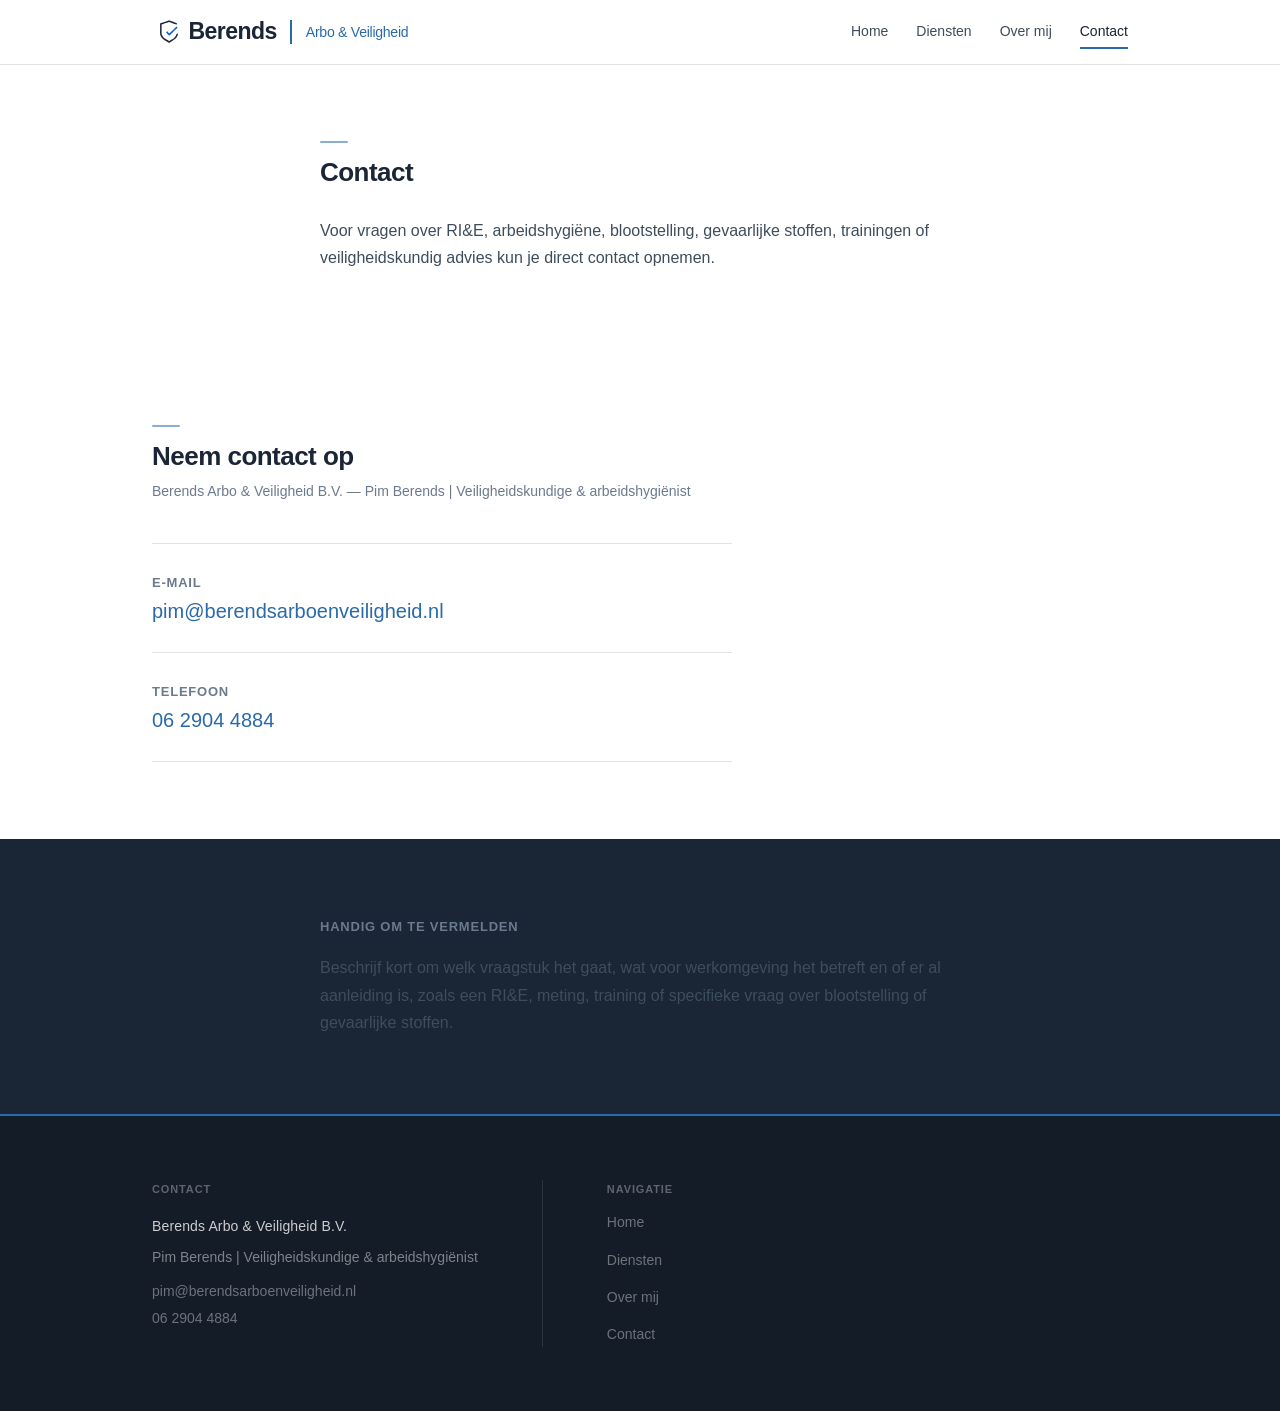
==== commit 0f1e2c0e: "Polish site styling and over mij page" ====
--- a/contact.html
+++ b/contact.html
@@ -55,7 +55,7 @@
   <main>
 
     <!-- Page intro -->
-    <section class="section section--surface">
+    <section class="section">
       <div class="container">
         <div class="section__inner">
           <h1 class="section__title">Contact</h1>
@@ -89,7 +89,7 @@
     </section>
 
     <!-- Context note — secondary, no competing heading -->
-    <section class="section section--surface">
+    <section class="section section--dark">
       <div class="container">
         <div class="context-note">
           <span class="context-note__label">Handig om te vermelden</span>
--- a/css/style.css
+++ b/css/style.css
@@ -149,6 +149,7 @@
   height: 34px;
   flex-shrink: 0;
   color: var(--c-ink);
+  margin-right: -0.70rem;
 }
 
 .brand__main {
@@ -517,6 +518,18 @@
   box-shadow: 0 8px 30px rgba(0, 0, 0, 0.35);
 }
 
+.section--dark .working-style {
+  border-left-color: var(--c-accent);
+}
+
+.section--dark .working-style__title {
+  color: rgba(255, 255, 255, 0.92);
+}
+
+.section--dark .working-style__body {
+  color: rgba(255, 255, 255, 0.62);
+}
+
 /* Single-column prose column (used for CTA and Aanpak title) */
 .section__inner {
   max-width: var(--prose-w);
@@ -889,8 +902,48 @@
 /* ------------------------------------------------------------
    Aside supporting list — over-mij.html
    ------------------------------------------------------------ */
-.aside-list {
-  border-top: 1px solid var(--c-border);
+.aside-panel {
+  background: #fff;
+  border: 1px solid rgba(22, 34, 49, 0.10);
+  border-radius: 2px;
+  padding: clamp(1.25rem, 2.5vw, 1.75rem);
+  box-shadow: 0 20px 50px rgba(15, 25, 38, 0.06);
+}
+
+.aside-panel .aside-list__title {
+  margin: 0;
+  padding: 0 0 var(--sp-sm);
+}
+
+.aside-panel .aside-list {
+  counter-reset: aboutChecklist;
+  display: flex;
+  flex-direction: column;
+  gap: 0;
+}
+
+.aside-panel .aside-list li {
+  counter-increment: aboutChecklist;
+  display: grid;
+  grid-template-columns: 3rem 1fr;
+  gap: 1rem;
+  align-items: start;
+  background: transparent;
+  border-radius: 0;
+  padding: 1rem 0;
+  border-top: 1px solid rgba(22, 34, 49, 0.10);
+  font-size: var(--text-sm);
+  color: var(--c-ink-body);
+  line-height: 1.55;
+}
+
+.aside-panel .aside-list li::before {
+  content: counter(aboutChecklist, decimal-leading-zero);
+  color: var(--c-accent);
+  font-weight: 700;
+  font-size: 0.8rem;
+  letter-spacing: 0.04em;
+  padding-top: 0.1rem;
 }
 
 .aside-list__title {
@@ -900,15 +953,6 @@
   color: var(--c-ink-muted);
   letter-spacing: 0.06em;
   text-transform: uppercase;
-  padding: var(--sp-sm) 0 var(--sp-xs);
-}
-
-.aside-list li {
-  padding: 0.6rem 0;
-  border-bottom: 1px solid var(--c-border);
-  font-size: var(--text-sm);
-  color: var(--c-ink-body);
-  line-height: 1.55;
 }
 
 /* ------------------------------------------------------------
@@ -980,6 +1024,16 @@
 /* ------------------------------------------------------------
    Service detail — "Diensten in detail"
    ------------------------------------------------------------ */
+
+/* Centered section title — mirrors .section--cta .section__inner */
+.services-detail > .container > .section__inner {
+  text-align: center;
+  align-items: center;
+}
+
+.services-detail > .container > .section__inner .section__title::before {
+  margin-inline: auto;
+}
 
 /* Flex column — panels stack with a controlled gap */
 .service-detail {
@@ -1047,26 +1101,114 @@
 }
 
 .service-detail__link {
-  display: inline;
-  font-size: var(--text-sm);
-  font-weight: var(--fw-medium);
+  display: inline-flex;
+  align-items: center;
+  gap: 0.35rem;
+  width: fit-content;
+  margin-top: 1.4rem;
   color: var(--c-accent);
-  border-bottom: 1px solid rgba(42, 106, 170, 0.45);
-  padding-bottom: 2px;
-  transition: color var(--ease), border-color var(--ease);
+  font-weight: 700;
+  text-decoration: none;
+  border: 0;
+  border-bottom: 1px solid rgba(43, 119, 190, 0.45);
+  background: transparent;
+  padding: 0 0 0.18rem;
+  transition:
+    color 180ms ease,
+    border-color 180ms ease,
+    transform 180ms ease,
+    background 180ms ease,
+    padding 180ms ease;
 }
 
 .service-detail__link:hover {
-  color: var(--c-accent-dark);
-  border-bottom-color: var(--c-accent-dark);
+  border-color: var(--c-accent);
+  background: rgba(43, 119, 190, 0.06);
+  padding-inline: 0.45rem;
+  padding-block: 0.18rem;
+  transform: translateX(2px);
 }
 
 /* ------------------------------------------------------------
    Profile intro — over-mij.html
    ------------------------------------------------------------ */
 .profile-intro {
-  background-color: var(--c-surface);
-  padding-block: var(--section-pad);
+  background-color: var(--c-bg);
+  padding-top: var(--section-pad);
+  padding-bottom: clamp(2rem, 3.5vw, 3rem);
+}
+
+.profile-intro__grid {
+  display: grid;
+  grid-template-columns: 1.1fr 0.9fr;
+  gap: clamp(2rem, 4vw, 3.5rem);
+  align-items: center;
+}
+
+.profile-intro__content {
+  min-width: 0;
+}
+
+.profile-intro__visual {
+  position: relative;
+  min-height: clamp(360px, 38vw, 420px);
+  border-radius: 2px;
+  overflow: hidden;
+  isolation: isolate;
+}
+
+.profile-intro__quote {
+  display: flex;
+  align-items: stretch;
+  background: var(--c-ink);
+  border: 1px solid rgba(255, 255, 255, 0.06);
+  box-shadow: 0 24px 60px rgba(15, 25, 38, 0.14);
+}
+
+.profile-intro__quote::before {
+  content: '\201C';
+  position: absolute;
+  left: clamp(1.25rem, 2vw, 2rem);
+  top: clamp(1rem, 2vw, 1.35rem);
+  font-size: clamp(4rem, 8vw, 7rem);
+  line-height: 1;
+  font-weight: 700;
+  color: rgba(255, 255, 255, 0.08);
+  pointer-events: none;
+  z-index: 0;
+}
+
+.profile-intro__quote-inner {
+  position: relative;
+  display: flex;
+  flex-direction: column;
+  justify-content: center;
+  gap: var(--sp-sm);
+  width: 100%;
+  min-height: inherit;
+  padding: clamp(1.75rem, 3vw, 2.25rem);
+  z-index: 1;
+}
+
+.profile-intro__quote-label {
+  font-size: var(--text-xs);
+  font-weight: var(--fw-semibold);
+  color: rgba(255, 255, 255, 0.55);
+  letter-spacing: 0.06em;
+  text-transform: uppercase;
+}
+
+.profile-intro__quote-text {
+  font-size: var(--text-base);
+  line-height: 1.65;
+  color: rgba(255, 255, 255, 0.78);
+}
+
+.profile-intro__quote-signature {
+  font-size: var(--text-sm);
+  font-style: italic;
+  color: rgba(255, 255, 255, 0.45);
+  margin-top: 0.25rem;
 }
 
 .profile-intro__title {
@@ -1120,6 +1262,17 @@
 .working-style__body {
   color: var(--c-ink-body);
   line-height: var(--lh-base);
+}
+
+.working-style__signature {
+  font-size: var(--text-sm);
+  font-style: italic;
+  color: var(--c-ink-muted);
+  margin-top: 0.25rem;
+}
+
+.section--dark .working-style__signature {
+  color: rgba(255, 255, 255, 0.45);
 }
 
 /* ------------------------------------------------------------
@@ -1266,6 +1419,24 @@
   }
 
   /* Profile intro — tighter on mobile */
+  .profile-intro__grid {
+    grid-template-columns: 1fr;
+  }
+
+  .profile-intro__visual {
+    min-height: auto;
+  }
+
+  .profile-intro__quote::before {
+    left: 1.25rem;
+    top: 1rem;
+    font-size: clamp(3.5rem, 14vw, 5rem);
+  }
+
+  .profile-intro__quote-inner {
+    padding: 1.5rem;
+  }
+
   .profile-intro__body {
     font-size: var(--text-base);
   }
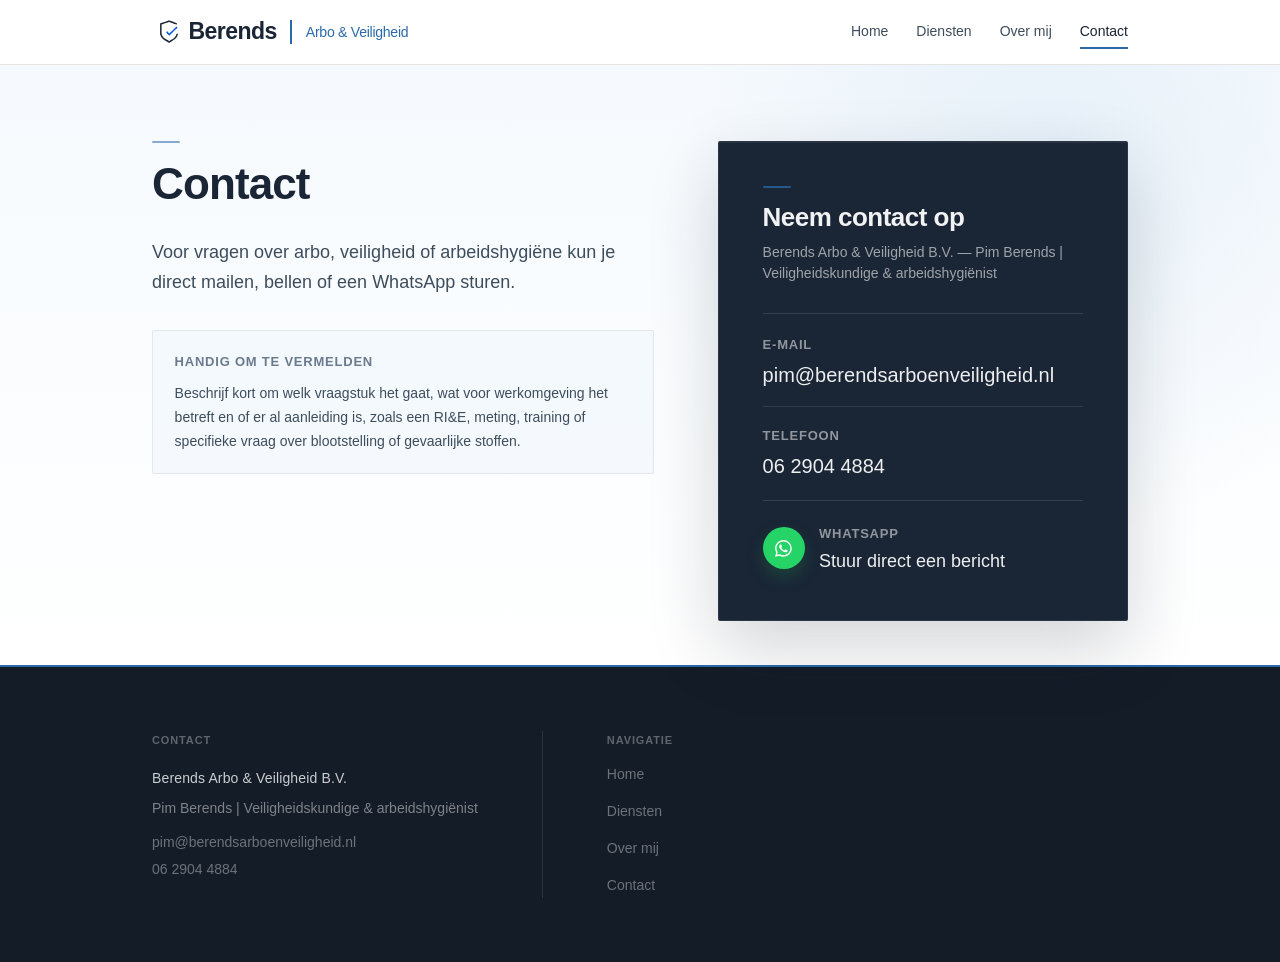
==== commit bd695851: "Polish website copy and contact page" ====
--- a/contact.html
+++ b/contact.html
@@ -52,48 +52,54 @@
     </div>
   </header>
 
-  <main>
+  <main class="contact-page">
 
-    <!-- Page intro -->
-    <section class="section">
+    <section class="section contact-hero">
       <div class="container">
-        <div class="section__inner">
-          <h1 class="section__title">Contact</h1>
-          <div class="section__body">
-            <p>Voor vragen over RI&amp;E, arbeidshygiëne, blootstelling, gevaarlijke stoffen, trainingen of veiligheidskundig advies kun je direct contact opnemen.</p>
+        <div class="contact-layout">
+          <div class="contact-layout__intro">
+            <h1 class="section__title">Contact</h1>
+            <div class="section__body">
+              <p>Voor vragen over arbo, veiligheid of arbeidshygiëne kun je direct mailen, bellen of een WhatsApp sturen.</p>
+            </div>
+
+            <div class="contact-briefing contact-briefing--inline">
+              <span class="contact-briefing__label">Handig om te vermelden</span>
+              <p class="contact-briefing__body">Beschrijf kort om welk vraagstuk het gaat, wat voor werkomgeving het betreft en of er al aanleiding is, zoals een RI&amp;E, meting, training of specifieke vraag over blootstelling of gevaarlijke stoffen.</p>
+            </div>
           </div>
-        </div>
-      </div>
-    </section>
 
-    <!-- Contact panel — primary focal point -->
-    <section class="section">
-      <div class="container">
-        <div class="contact-panel">
-          <div class="contact-panel__header">
-            <h2 class="contact-panel__title">Neem contact op</h2>
-            <p class="contact-panel__meta">Berends Arbo &amp; Veiligheid B.V. &mdash; Pim Berends | Veiligheidskundige &amp; arbeidshygiënist</p>
-          </div>
-          <div class="contact-panel__links">
-            <a href="mailto:pim@berendsarboenveiligheid.nl" class="contact-panel__link">
-              <span class="contact-panel__label">E-mail</span>
-              <span class="contact-panel__value">pim@berendsarboenveiligheid.nl</span>
-            </a>
-            <a href="tel:+31629044884" class="contact-panel__link">
-              <span class="contact-panel__label">Telefoon</span>
-              <span class="contact-panel__value">06 2904 4884</span>
-            </a>
-          </div>
-        </div>
-      </div>
-    </section>
+          <aside class="contact-card">
+            <div class="contact-card__header">
+              <h2 class="contact-card__title">Neem contact op</h2>
+              <p class="contact-card__meta">Berends Arbo &amp; Veiligheid B.V. &mdash; Pim Berends | Veiligheidskundige &amp; arbeidshygiënist</p>
+            </div>
 
-    <!-- Context note — secondary, no competing heading -->
-    <section class="section section--dark">
-      <div class="container">
-        <div class="context-note">
-          <span class="context-note__label">Handig om te vermelden</span>
-          <p class="context-note__body">Beschrijf kort om welk vraagstuk het gaat, wat voor werkomgeving het betreft en of er al aanleiding is, zoals een RI&amp;E, meting, training of specifieke vraag over blootstelling of gevaarlijke stoffen.</p>
+            <div class="contact-card__methods">
+              <a href="mailto:Pim%20Berends%20%3Cpim%40berendsarboenveiligheid.nl%3E" class="contact-method contact-method--email">
+                <span class="contact-method__label">E-mail</span>
+                <span class="contact-method__value">pim@berendsarboenveiligheid.nl</span>
+              </a>
+              <a href="tel:+31629044884" class="contact-method contact-method--phone">
+                <span class="contact-method__label">Telefoon</span>
+                <span class="contact-method__value">06 2904 4884</span>
+              </a>
+            </div>
+
+            <div class="contact-card__whatsapp">
+              <a class="contact-card__whatsapp-link" href="https://wa.me/31629044884" target="_blank" rel="noopener">
+                <span class="contact-card__whatsapp-icon" aria-hidden="true">
+                  <svg viewBox="0 0 24 24" xmlns="http://www.w3.org/2000/svg" aria-hidden="true">
+                    <path d="M17.472 14.382c-.297-.149-1.758-.867-2.03-.967-.273-.099-.471-.148-.67.15-.197.297-.767.966-.94 1.164-.173.199-.347.223-.644.075-.297-.15-1.255-.463-2.39-1.475-.883-.788-1.48-1.761-1.653-2.059-.173-.297-.018-.458.13-.606.134-.133.298-.347.446-.52.149-.174.198-.298.298-.497.099-.198.05-.371-.025-.52-.075-.149-.669-1.612-.916-2.207-.242-.579-.487-.5-.669-.51-.173-.008-.371-.01-.57-.01-.198 0-.52.074-.792.372-.272.297-1.04 1.016-1.04 2.479 0 1.462 1.065 2.875 1.213 3.074.149.198 2.096 3.2 5.077 4.487.709.306 1.262.489 1.694.625.712.227 1.36.195 1.871.118.571-.085 1.758-.719 2.006-1.413.248-.694.248-1.289.173-1.413-.074-.124-.272-.198-.57-.347m-5.421 7.403h-.004a9.87 9.87 0 01-5.031-1.378l-.361-.214-3.741.982.998-3.648-.235-.374a9.86 9.86 0 01-1.51-5.26c.001-5.45 4.436-9.884 9.888-9.884 2.64 0 5.122 1.03 6.988 2.898a9.825 9.825 0 012.893 6.994c-.003 5.45-4.435 9.884-9.885 9.884m8.413-18.297A11.815 11.815 0 0012.05 0C5.495 0 .16 5.335.157 11.892c0 2.096.547 4.142 1.588 5.945L.057 24l6.305-1.654a11.882 11.882 0 005.683 1.448h.005c6.554 0 11.89-5.335 11.893-11.893a11.821 11.821 0 00-3.48-8.413z"/>
+                  </svg>
+                </span>
+                <span class="contact-card__whatsapp-copy">
+                  <span class="contact-card__whatsapp-label">WhatsApp</span>
+                  <span class="contact-card__whatsapp-text">Stuur direct een bericht</span>
+                </span>
+              </a>
+            </div>
+          </aside>
         </div>
       </div>
     </section>
--- a/css/style.css
+++ b/css/style.css
@@ -955,6 +955,119 @@
   text-transform: uppercase;
 }
 
+/* About method — Expert Lens feature (over-mij.html) */
+.section--about-method {
+  background:
+    radial-gradient(circle at 78% 20%, rgba(43, 119, 190, 0.10), transparent 30%),
+    linear-gradient(180deg, rgba(242, 248, 253, 0.75), rgba(255, 255, 255, 0.96));
+}
+
+.section--about-method .about-method {
+  display: grid;
+  grid-template-columns: 1.15fr 0.85fr;
+  gap: var(--split-gap);
+  align-items: center;
+}
+
+.section--about-method .about-method__content {
+  min-width: 0;
+}
+
+.section--about-method .about-method__lens {
+  position: relative;
+  overflow: hidden;
+  background: rgba(255, 255, 255, 0.94);
+  border: 1px solid rgba(22, 34, 49, 0.08);
+  border-radius: 2px;
+  box-shadow:
+    inset 0 1px 0 rgba(255, 255, 255, 0.85),
+    0 22px 56px rgba(15, 25, 38, 0.08);
+  padding: clamp(2.25rem, 4vw, 3.25rem);
+  transition: transform 220ms ease, box-shadow 220ms ease;
+}
+
+.section--about-method .about-method__lens:hover {
+  transform: translateY(-2px);
+  box-shadow:
+    inset 0 1px 0 rgba(255, 255, 255, 0.85),
+    0 28px 64px rgba(15, 25, 38, 0.11);
+}
+
+.section--about-method .about-method__lens::before {
+  content: '';
+  position: absolute;
+  width: 18rem;
+  height: 18rem;
+  right: -7rem;
+  top: -7rem;
+  background: radial-gradient(circle, rgba(43, 119, 190, 0.12), transparent 65%);
+  pointer-events: none;
+}
+
+.section--about-method .about-method__lens::after {
+  content: '';
+  position: absolute;
+  inset: 1.25rem;
+  pointer-events: none;
+  opacity: 0.35;
+  background:
+    linear-gradient(rgba(43, 119, 190, 0.28), rgba(43, 119, 190, 0.28)) top left / 1.15rem 1px no-repeat,
+    linear-gradient(rgba(43, 119, 190, 0.28), rgba(43, 119, 190, 0.28)) top left / 1px 1.15rem no-repeat,
+    linear-gradient(rgba(43, 119, 190, 0.28), rgba(43, 119, 190, 0.28)) bottom right / 1.15rem 1px no-repeat,
+    linear-gradient(rgba(43, 119, 190, 0.28), rgba(43, 119, 190, 0.28)) bottom right / 1px 1.15rem no-repeat;
+}
+
+.section--about-method .about-method__lens .aside-list__title,
+.section--about-method .about-method__lens .aside-list {
+  position: relative;
+  z-index: 1;
+}
+
+.section--about-method .about-method__lens .aside-list__title {
+  margin: 0;
+  padding: 0 0 var(--sp-sm);
+}
+
+.section--about-method .about-method__lens .aside-list {
+  display: flex;
+  flex-direction: column;
+  gap: 0;
+}
+
+.section--about-method .about-method__lens .aside-list li {
+  position: relative;
+  background: transparent;
+  border-radius: 0;
+  padding: 1.15rem 0 1.15rem 1.35rem;
+  border-top: 1px solid rgba(22, 34, 49, 0.08);
+  font-size: var(--text-sm);
+  color: var(--c-ink-body);
+  line-height: 1.55;
+}
+
+.section--about-method .about-method__lens .aside-list li::before {
+  content: '';
+  position: absolute;
+  left: 0;
+  top: 1.72rem;
+  width: 0.65rem;
+  height: 2px;
+  border: none;
+  border-radius: 1px;
+  background: rgba(43, 119, 190, 0.72);
+  box-shadow: 0 0 6px rgba(43, 119, 190, 0.12);
+}
+
+@media (prefers-reduced-motion: reduce) {
+  .section--about-method .about-method__lens {
+    transition: none;
+  }
+
+  .section--about-method .about-method__lens:hover {
+    transform: none;
+  }
+}
+
 /* ------------------------------------------------------------
    Contact details block — contact.html
    ------------------------------------------------------------ */
@@ -1276,30 +1389,100 @@
 }
 
 /* ------------------------------------------------------------
-   Contact panel — contact.html
-   ------------------------------------------------------------ */
-.contact-panel {
-  max-width: 580px;
-  display: flex;
-  flex-direction: column;
-  gap: var(--sp-lg);
-}
-
-.contact-panel__header {
+   Contact page — premium hub (contact.html)
+   ------------------------------------------------------------ */
+.contact-page .contact-hero {
+  background:
+    radial-gradient(circle at 82% 18%, rgba(43, 119, 190, 0.08), transparent 32%),
+    linear-gradient(180deg, rgba(242, 248, 253, 0.72), rgba(255, 255, 255, 0.98));
+}
+
+.contact-page .contact-hero.section {
+  padding-bottom: clamp(2rem, 3.5vw, 2.75rem);
+}
+
+.contact-layout {
+  display: grid;
+  grid-template-columns: 1.1fr 0.9fr;
+  gap: var(--split-gap);
+  align-items: start;
+}
+
+.contact-layout__intro {
+  min-width: 0;
+  max-width: 640px;
+  display: flex;
+  flex-direction: column;
+  gap: var(--sp-md);
+}
+
+.contact-page .contact-layout__intro .section__title {
+  font-size: clamp(2rem, 4vw, 2.75rem);
+}
+
+.contact-page .contact-layout__intro .section__body p {
+  font-size: var(--text-lg);
+  line-height: 1.65;
+}
+
+.contact-page .contact-layout__intro .section__body {
+  margin-bottom: 0;
+}
+
+.contact-page .contact-briefing--inline {
+  margin-top: 0.25rem;
+  background: rgba(242, 248, 253, 0.78);
+  border: 1px solid rgba(22, 34, 49, 0.08);
+  border-radius: 2px;
+  padding: 1.25rem 1.35rem;
+  display: flex;
+  flex-direction: column;
+  gap: 0.5rem;
+}
+
+.contact-briefing__label {
+  display: block;
+  font-size: var(--text-xs);
+  font-weight: var(--fw-semibold);
+  color: var(--c-ink-muted);
+  letter-spacing: 0.06em;
+  text-transform: uppercase;
+}
+
+.contact-briefing__body {
+  color: var(--c-ink-body);
+  line-height: var(--lh-base);
+  font-size: var(--text-sm);
+}
+
+.contact-card {
+  position: relative;
+  overflow: hidden;
+  background: var(--c-ink);
+  border: 1px solid rgba(255, 255, 255, 0.08);
+  border-radius: 2px;
+  box-shadow:
+    inset 0 1px 0 rgba(255, 255, 255, 0.06),
+    0 28px 70px rgba(15, 25, 38, 0.18);
+  padding: clamp(2rem, 4vw, 2.75rem);
+}
+
+.contact-card__header {
   display: flex;
   flex-direction: column;
   gap: var(--sp-xs);
-}
-
-.contact-panel__title {
+  margin-bottom: var(--sp-md);
+}
+
+.contact-card__title {
   font-size: var(--text-2xl);
   font-weight: var(--fw-semibold);
-  color: var(--c-ink);
+  color: rgba(255, 255, 255, 0.94);
   line-height: var(--lh-heading);
   letter-spacing: -0.02em;
 }
 
-.contact-panel__title::before {
+.contact-card__title::before {
   content: '';
   display: block;
   width: 1.75rem;
@@ -1307,71 +1490,192 @@
   background-color: var(--c-accent);
   border-radius: 2px;
   margin-bottom: 0.875rem;
-  opacity: 0.55;
-}
-
-.contact-panel__meta {
-  font-size: var(--text-sm);
-  color: var(--c-ink-muted);
+  opacity: 0.75;
+}
+
+.contact-card__meta {
+  font-size: var(--text-sm);
+  color: rgba(255, 255, 255, 0.58);
   line-height: 1.55;
 }
 
-.contact-panel__links {
-  display: flex;
-  flex-direction: column;
-  border-top: 1px solid var(--c-border);
-}
-
-.contact-panel__link {
-  display: flex;
-  flex-direction: column;
-  gap: 0.25rem;
-  padding: var(--sp-md) 0;
-  border-bottom: 1px solid var(--c-border);
+.contact-card__methods {
+  display: flex;
+  flex-direction: column;
+  border-top: 1px solid rgba(255, 255, 255, 0.12);
+}
+
+.contact-method {
+  display: flex;
+  flex-direction: column;
+  gap: 0.35rem;
+  padding: 1.1rem 0;
+  border-bottom: 1px solid rgba(255, 255, 255, 0.10);
   text-decoration: none;
-}
-
-.contact-panel__label {
+  transition: background-color 180ms ease;
+}
+
+.contact-method:last-child {
+  border-bottom: none;
+  padding-bottom: 0;
+}
+
+.contact-method:first-child {
+  padding-top: 1.25rem;
+}
+
+.contact-method:hover {
+  background-color: rgba(255, 255, 255, 0.03);
+}
+
+.contact-method__label {
   font-size: var(--text-xs);
   font-weight: var(--fw-semibold);
-  color: var(--c-ink-muted);
+  color: rgba(255, 255, 255, 0.52);
   letter-spacing: 0.06em;
   text-transform: uppercase;
 }
 
-.contact-panel__value {
-  font-size: var(--text-xl);
+.contact-method__value {
+  font-size: clamp(1.05rem, 2vw, 1.25rem);
   font-weight: var(--fw-medium);
-  color: var(--c-accent);
-  line-height: 1.3;
-  transition: color var(--ease);
-}
-
-.contact-panel__link:hover .contact-panel__value {
-  color: var(--c-accent-dark);
-}
-
-/* Context note — secondary section below contact panel */
-.context-note {
-  max-width: var(--prose-w);
-  margin-inline: auto;
-  display: flex;
-  flex-direction: column;
-  gap: var(--sp-sm);
-}
-
-.context-note__label {
+  color: rgba(255, 255, 255, 0.92);
+  line-height: 1.35;
+  transition: color 180ms ease;
+  overflow-wrap: anywhere;
+}
+
+.contact-method:hover .contact-method__value {
+  color: #ffffff;
+}
+
+.contact-card__whatsapp {
+  margin-top: 1.25rem;
+  padding-top: 1.25rem;
+  border-top: 1px solid rgba(255, 255, 255, 0.12);
+}
+
+.contact-card__whatsapp-link {
+  display: flex;
+  align-items: center;
+  gap: 0.875rem;
+  width: 100%;
+  min-width: 0;
+  padding: 0.15rem 0;
+  text-decoration: none;
+  color: rgba(255, 255, 255, 0.92);
+  transition: color 180ms ease;
+}
+
+.contact-card__whatsapp-link:focus-visible {
+  outline: 2px solid rgba(255, 255, 255, 0.85);
+  outline-offset: 3px;
+  border-radius: 4px;
+}
+
+.contact-card__whatsapp-icon {
+  flex: 0 0 auto;
+  width: 2.65rem;
+  height: 2.65rem;
+  border-radius: 999px;
+  display: inline-flex;
+  align-items: center;
+  justify-content: center;
+  background: #25D366;
+  color: #ffffff;
+  box-shadow: 0 8px 18px rgba(37, 211, 102, 0.18);
+  transition:
+    transform 180ms ease,
+    box-shadow 180ms ease;
+}
+
+.contact-card__whatsapp-icon svg {
+  width: 1.05rem;
+  height: 1.05rem;
   display: block;
+  fill: currentColor;
+}
+
+.contact-card__whatsapp-copy {
+  display: flex;
+  flex-direction: column;
+  gap: 0.2rem;
+  min-width: 0;
+}
+
+.contact-card__whatsapp-label {
   font-size: var(--text-xs);
   font-weight: var(--fw-semibold);
-  color: var(--c-ink-muted);
+  color: rgba(255, 255, 255, 0.52);
   letter-spacing: 0.06em;
   text-transform: uppercase;
 }
 
-.context-note__body {
-  color: var(--c-ink-body);
-  line-height: var(--lh-base);
+.contact-card__whatsapp-text {
+  font-size: clamp(1rem, 1.8vw, 1.125rem);
+  font-weight: var(--fw-medium);
+  color: rgba(255, 255, 255, 0.92);
+  line-height: 1.35;
+  transition: color 180ms ease;
+}
+
+.contact-card__whatsapp-link:hover .contact-card__whatsapp-icon {
+  transform: translateY(-1px);
+  box-shadow: 0 12px 24px rgba(37, 211, 102, 0.24);
+}
+
+.contact-card__whatsapp-link:hover .contact-card__whatsapp-text {
+  color: #ffffff;
+}
+
+@media (max-width: 680px) {
+  .contact-layout {
+    grid-template-columns: 1fr;
+  }
+
+  .contact-card {
+    padding: 1.75rem;
+  }
+
+  .contact-page .contact-layout__intro .section__body p {
+    font-size: var(--text-base);
+  }
+
+  .contact-method {
+    padding: 1.15rem 0;
+    min-height: 3.25rem;
+  }
+
+  .contact-card__whatsapp-link {
+    padding: 0.35rem 0;
+    min-height: 2.75rem;
+  }
+
+  .contact-page .contact-briefing--inline {
+    padding: 1.15rem 1.2rem;
+  }
+}
+
+@media (prefers-reduced-motion: reduce) {
+  .contact-method {
+    transition: none;
+  }
+
+  .contact-method__value {
+    transition: none;
+  }
+
+  .contact-card__whatsapp-icon {
+    transition: none;
+  }
+
+  .contact-card__whatsapp-text {
+    transition: none;
+  }
+
+  .contact-card__whatsapp-link:hover .contact-card__whatsapp-icon {
+    transform: none;
+  }
 }
 
 /* ------------------------------------------------------------
@@ -1416,6 +1720,27 @@
   .service-detail__item {
     grid-template-columns: 1fr;
     gap: var(--sp-md);
+  }
+
+  /* About method — stack on mobile */
+  .section--about-method .about-method {
+    grid-template-columns: 1fr;
+  }
+
+  .section--about-method .about-method__lens {
+    padding: 1.75rem;
+  }
+
+  .section--about-method .about-method__lens::after {
+    inset: 1rem;
+    opacity: 0.28;
+  }
+
+  .section--about-method .about-method__lens::before {
+    width: 14rem;
+    height: 14rem;
+    right: -5rem;
+    top: -5rem;
   }
 
   /* Profile intro — tighter on mobile */
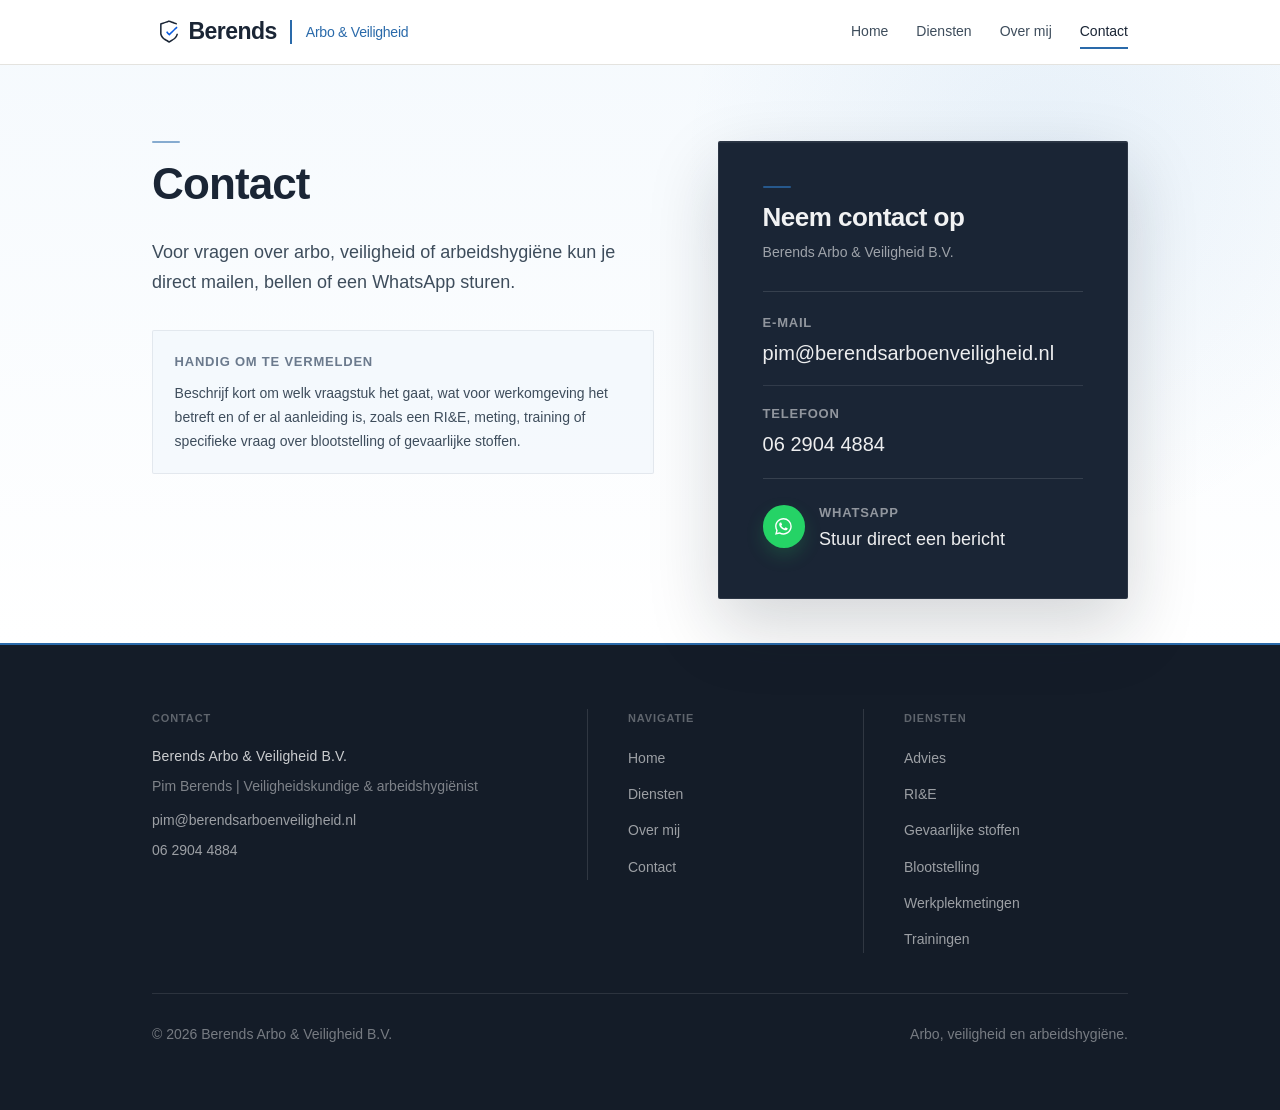
==== commit d6ed87d2: "Prepare website for client preview" ====
--- a/contact.html
+++ b/contact.html
@@ -72,7 +72,7 @@
           <aside class="contact-card">
             <div class="contact-card__header">
               <h2 class="contact-card__title">Neem contact op</h2>
-              <p class="contact-card__meta">Berends Arbo &amp; Veiligheid B.V. &mdash; Pim Berends | Veiligheidskundige &amp; arbeidshygiënist</p>
+              <p class="contact-card__meta">Berends Arbo &amp; Veiligheid B.V.</p>
             </div>
 
             <div class="contact-card__methods">
@@ -112,14 +112,15 @@
       <div class="footer-inner">
         <div class="footer__info">
           <span class="footer__label">Contact</span>
-          <span class="footer__brand">Berends Arbo &amp; Veiligheid B.V.</span>
-          <span class="footer__person">Pim Berends | Veiligheidskundige &amp; arbeidshygiënist</span>
+          <p class="footer__brand">Berends Arbo &amp; Veiligheid B.V.</p>
+          <p class="footer__person">Pim Berends | Veiligheidskundige &amp; arbeidshygiënist</p>
           <div class="footer__contact">
-            <a href="mailto:pim@berendsarboenveiligheid.nl">pim@berendsarboenveiligheid.nl</a>
+            <a href="mailto:Pim%20Berends%20%3Cpim%40berendsarboenveiligheid.nl%3E">pim@berendsarboenveiligheid.nl</a>
             <a href="tel:+31629044884">06 2904 4884</a>
           </div>
         </div>
-        <nav class="footer__nav" aria-label="Footernavigatie">
+
+        <nav class="footer__nav" aria-label="Footer navigatie">
           <span class="footer__label">Navigatie</span>
           <ul>
             <li><a href="index.html">Home</a></li>
@@ -128,6 +129,23 @@
             <li><a href="contact.html">Contact</a></li>
           </ul>
         </nav>
+
+        <nav class="footer__services" aria-label="Diensten">
+          <span class="footer__label">Diensten</span>
+          <ul>
+            <li><a href="diensten.html#advies">Advies</a></li>
+            <li><a href="diensten.html#rie">RI&amp;E</a></li>
+            <li><a href="diensten.html#gevaarlijke-stoffen">Gevaarlijke stoffen</a></li>
+            <li><a href="diensten.html#blootstelling">Blootstelling</a></li>
+            <li><a href="diensten.html#werkplekmetingen">Werkplekmetingen</a></li>
+            <li><a href="diensten.html#trainingen">Trainingen</a></li>
+          </ul>
+        </nav>
+      </div>
+
+      <div class="footer-bottom">
+        <p>&copy; 2026 Berends Arbo &amp; Veiligheid B.V.</p>
+        <p>Arbo, veiligheid en arbeidshygiëne.</p>
       </div>
     </div>
   </footer>
--- a/css/style.css
+++ b/css/style.css
@@ -800,16 +800,17 @@
 }
 
 .footer-inner {
-  display: flex;
-  align-items: flex-start;
+  display: grid;
+  grid-template-columns: 1.4fr 0.8fr 1fr;
   gap: var(--sp-xl);
-  flex-wrap: wrap;
+  align-items: start;
 }
 
 .footer__info {
   display: flex;
   flex-direction: column;
   gap: 0.375rem;
+  min-width: 0;
 }
 
 .footer__brand {
@@ -817,48 +818,78 @@
   font-weight: var(--fw-medium);
   color: rgba(255, 255, 255, 0.78);
   letter-spacing: 0.01em;
+  margin: 0;
 }
 
 .footer__person {
   font-size: var(--text-sm);
   color: rgba(255, 255, 255, 0.45);
+  margin: 0;
 }
 
 .footer__contact {
   display: flex;
   flex-direction: column;
-  gap: 0.2rem;
+  gap: 0.35rem;
   margin-top: 0.25rem;
 }
 
 .footer__contact a {
   font-size: var(--text-sm);
-  color: rgba(255, 255, 255, 0.38);
+  color: rgba(255, 255, 255, 0.58);
+  text-decoration: none;
   transition: color var(--ease);
 }
 
 .footer__contact a:hover {
-  color: rgba(255, 255, 255, 0.78);
-}
-
-.footer__nav {
-  padding-left: var(--sp-xl);
-  border-left: 1px solid rgba(255, 255, 255, 0.1);
-}
-
-.footer__nav ul {
-  display: flex;
-  flex-direction: column;
-  gap: 0.6rem;
-}
-
-.footer__nav a {
+  color: rgba(255, 255, 255, 0.9);
+}
+
+.footer__nav,
+.footer__services {
+  padding-left: var(--sp-lg);
+  border-left: 1px solid rgba(255, 255, 255, 0.12);
+  min-width: 0;
+}
+
+.footer__nav ul,
+.footer__services ul {
+  list-style: none;
+  padding: 0;
+  margin: var(--sp-sm) 0 0;
+  display: grid;
+  gap: 0.55rem;
+}
+
+.footer__nav a,
+.footer__services a {
   font-size: var(--text-sm);
-  color: rgba(255, 255, 255, 0.38);
+  color: rgba(255, 255, 255, 0.58);
+  text-decoration: none;
   transition: color var(--ease);
 }
 
-.footer__nav a:hover { color: rgba(255, 255, 255, 0.78); }
+.footer__nav a:hover,
+.footer__services a:hover {
+  color: rgba(255, 255, 255, 0.9);
+}
+
+.footer-bottom {
+  margin-top: var(--sp-lg);
+  padding-top: var(--sp-md);
+  border-top: 1px solid rgba(255, 255, 255, 0.10);
+  display: flex;
+  justify-content: space-between;
+  align-items: baseline;
+  gap: var(--sp-md);
+  flex-wrap: wrap;
+  color: rgba(255, 255, 255, 0.42);
+  font-size: var(--text-sm);
+}
+
+.footer-bottom p {
+  margin: 0;
+}
 
 /* ============================================================
    Inner page utilities
@@ -1167,6 +1198,10 @@
   border-top: 2px solid var(--c-accent);
   box-shadow: 0 1px 4px rgba(0, 0, 0, 0.07);
   transition: transform 180ms ease, box-shadow 180ms ease;
+}
+
+.services-detail .service-detail__item {
+  scroll-margin-top: calc(var(--header-h) + 1.5rem);
 }
 
 /* Hover: restrained lift and slightly deeper shadow */
@@ -1629,8 +1664,33 @@
 }
 
 @media (max-width: 680px) {
-  .contact-layout {
-    grid-template-columns: 1fr;
+  .contact-page .contact-layout {
+    display: flex;
+    flex-direction: column;
+    gap: var(--split-gap);
+  }
+
+  .contact-page .contact-layout__intro {
+    display: contents;
+  }
+
+  .contact-page .contact-layout__intro .section__title {
+    order: 1;
+  }
+
+  .contact-page .contact-layout__intro .section__body {
+    order: 2;
+  }
+
+  .contact-page .contact-card {
+    order: 3;
+    min-width: 0;
+  }
+
+  .contact-page .contact-briefing--inline {
+    order: 4;
+    margin-top: 0;
+    padding: 1.15rem 1.2rem;
   }
 
   .contact-card {
@@ -1646,14 +1706,19 @@
     min-height: 3.25rem;
   }
 
+  .contact-page .contact-method__value {
+    overflow-wrap: anywhere;
+    word-break: normal;
+  }
+
+  .contact-page .contact-method--email .contact-method__value {
+    font-size: clamp(0.95rem, 2.8vw, 1.05rem);
+  }
+
   .contact-card__whatsapp-link {
     padding: 0.35rem 0;
     min-height: 2.75rem;
   }
-
-  .contact-page .contact-briefing--inline {
-    padding: 1.15rem 1.2rem;
-  }
 }
 
 @media (prefers-reduced-motion: reduce) {
@@ -1682,6 +1747,22 @@
    Responsive
    ------------------------------------------------------------ */
 @media (max-width: 680px) {
+  .header-inner {
+    gap: 0.5rem;
+    min-width: 0;
+  }
+
+  .brand {
+    flex-shrink: 1;
+    min-width: 0;
+    max-width: calc(100% - 48px);
+    gap: 0.5rem;
+  }
+
+  .brand__sub {
+    font-size: 0.8125rem;
+  }
+
   /* Stack all split layouts */
   .split--context,
   .split--context-top,
@@ -1689,6 +1770,10 @@
     grid-template-columns: 1fr;
   }
 
+  .section--dark .split--specialist {
+    grid-template-columns: 1fr;
+  }
+
   /* On mobile: text first, image below */
   .split--specialist .split__detail { order: 2; display: flex; }
   .split--specialist .split__main   { order: 1; padding-top: 0; }
@@ -1696,30 +1781,70 @@
   /* Fixed height for image on mobile so it doesn't stretch too tall */
   .split--specialist .tech-frame { min-height: 220px; max-height: 260px; }
 
+  .expertise-grid {
+    grid-template-columns: 1fr;
+  }
+
+  .expertise-grid__title,
+  .expertise-grid__desc {
+    overflow-wrap: normal;
+    word-break: normal;
+    hyphens: auto;
+  }
+
   /* Hero sub: slightly smaller on mobile */
   .hero__sub { font-size: var(--text-base); }
 
   /* Footer: stack */
   .footer-inner {
-    flex-direction: column;
-    align-items: flex-start;
+    grid-template-columns: 1fr;
     gap: var(--sp-lg);
   }
 
-  .footer__nav {
+  .footer__nav,
+  .footer__services {
     padding-left: 0;
     border-left: none;
   }
 
-  .footer__nav ul {
+  .footer-bottom {
     flex-direction: column;
-    gap: 0.5rem;
+    gap: 0.35rem;
+  }
+
+  .footer__nav a,
+  .footer__services a,
+  .footer__contact a {
+    display: inline-block;
+    padding-block: 0.15rem;
   }
 
   /* Service detail — stack left/right columns on mobile */
+  .service-detail {
+    min-width: 0;
+  }
+
   .service-detail__item {
     grid-template-columns: 1fr;
     gap: var(--sp-md);
+    min-width: 0;
+    padding: 1.25rem 1.35rem;
+  }
+
+  .service-detail__left,
+  .service-detail__right {
+    min-width: 0;
+  }
+
+  .service-detail__title,
+  .service-detail__context,
+  .service-detail__body {
+    overflow-wrap: break-word;
+    word-break: normal;
+  }
+
+  .service-detail__link {
+    max-width: 100%;
   }
 
   /* About method — stack on mobile */
@@ -1776,3 +1901,10 @@
   }
 }
 
+@media (max-width: 380px) {
+  .brand__divider,
+  .brand__sub {
+    display: none;
+  }
+}
+
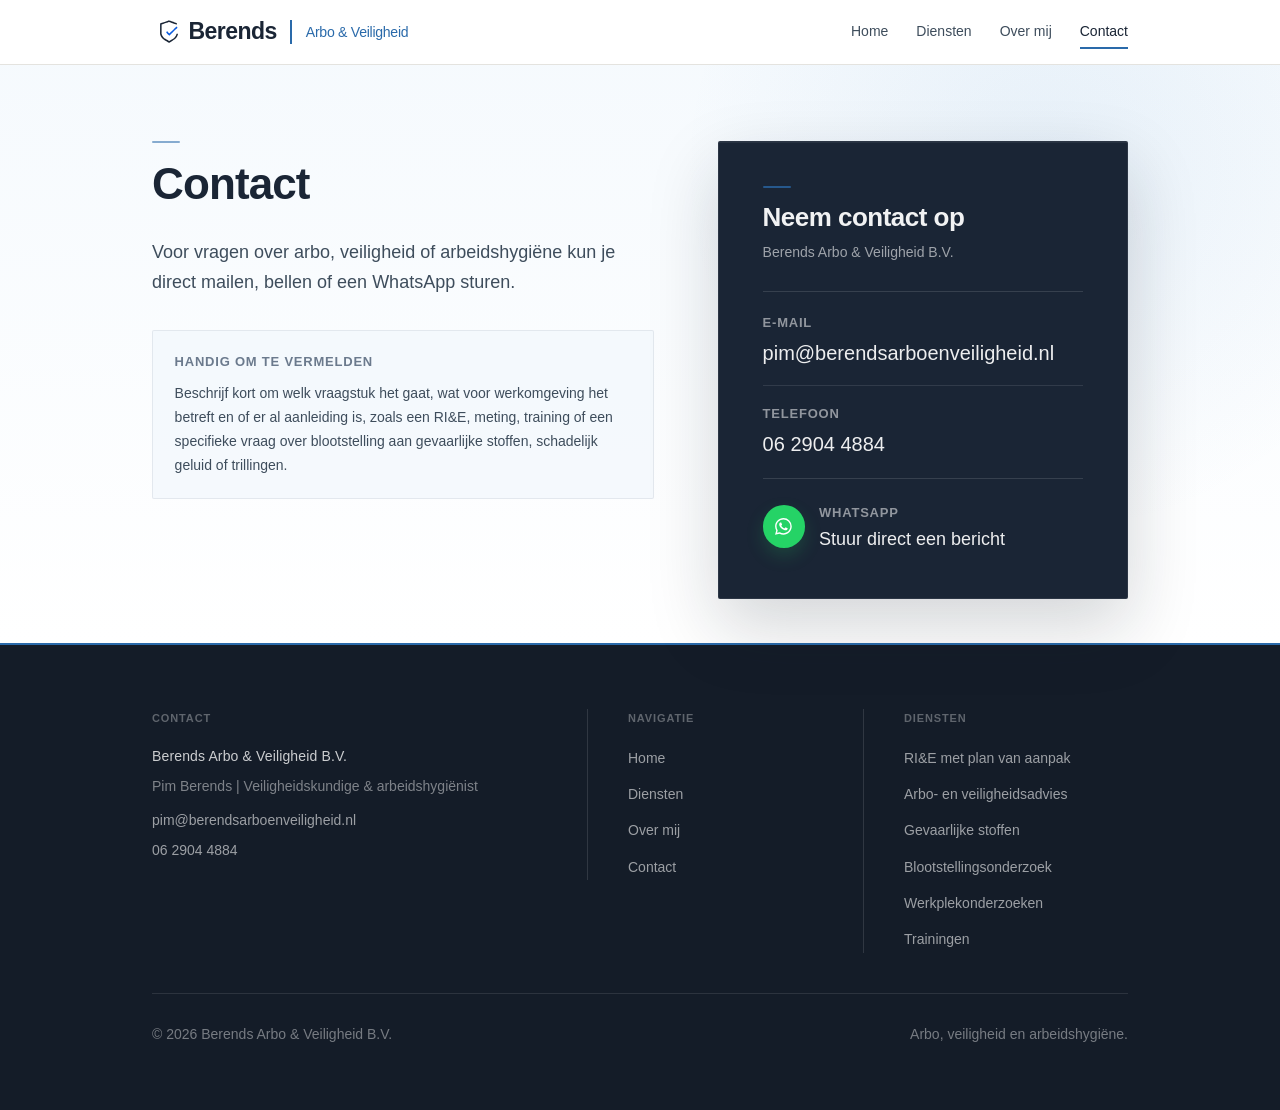
==== commit 1c11f8aa: "Refine service copy and terminology" ====
--- a/contact.html
+++ b/contact.html
@@ -4,7 +4,7 @@
   <meta charset="UTF-8" />
   <meta name="viewport" content="width=device-width, initial-scale=1.0" />
   <title>Contact | Berends Arbo &amp; Veiligheid</title>
-  <meta name="description" content="Neem contact op met Berends Arbo &amp; Veiligheid voor vragen over RI&amp;E, arbeidshygiëne, blootstelling, gevaarlijke stoffen, trainingen of veiligheidskundig advies." />
+  <meta name="description" content="Neem contact op met Berends Arbo &amp; Veiligheid voor vragen over RI&amp;E met plan van aanpak, arbeidshygiëne, blootstellingsonderzoek, gevaarlijke stoffen, trainingen of veiligheidskundig advies." />
   <link rel="icon" type="image/png" sizes="16x16" href="assets/Logo's/favicon-16x16.png">
   <link rel="icon" type="image/png" sizes="32x32" href="assets/Logo's/favicon-32x32.png">
   <link rel="apple-touch-icon" sizes="180x180" href="assets/Logo's/favicon-512x512.png">
@@ -65,7 +65,7 @@
 
             <div class="contact-briefing contact-briefing--inline">
               <span class="contact-briefing__label">Handig om te vermelden</span>
-              <p class="contact-briefing__body">Beschrijf kort om welk vraagstuk het gaat, wat voor werkomgeving het betreft en of er al aanleiding is, zoals een RI&amp;E, meting, training of specifieke vraag over blootstelling of gevaarlijke stoffen.</p>
+              <p class="contact-briefing__body">Beschrijf kort om welk vraagstuk het gaat, wat voor werkomgeving het betreft en of er al aanleiding is, zoals een RI&amp;E, meting, training of een specifieke vraag over blootstelling aan gevaarlijke stoffen, schadelijk geluid of trillingen.</p>
             </div>
           </div>
 
@@ -133,11 +133,11 @@
         <nav class="footer__services" aria-label="Diensten">
           <span class="footer__label">Diensten</span>
           <ul>
-            <li><a href="diensten.html#advies">Advies</a></li>
-            <li><a href="diensten.html#rie">RI&amp;E</a></li>
+            <li><a href="diensten.html#rie">RI&amp;E met plan van aanpak</a></li>
+            <li><a href="diensten.html#advies">Arbo- en veiligheidsadvies</a></li>
             <li><a href="diensten.html#gevaarlijke-stoffen">Gevaarlijke stoffen</a></li>
-            <li><a href="diensten.html#blootstelling">Blootstelling</a></li>
-            <li><a href="diensten.html#werkplekmetingen">Werkplekmetingen</a></li>
+            <li><a href="diensten.html#blootstelling">Blootstellingsonderzoek</a></li>
+            <li><a href="diensten.html#werkplekmetingen">Werkplekonderzoeken</a></li>
             <li><a href="diensten.html#trainingen">Trainingen</a></li>
           </ul>
         </nav>
